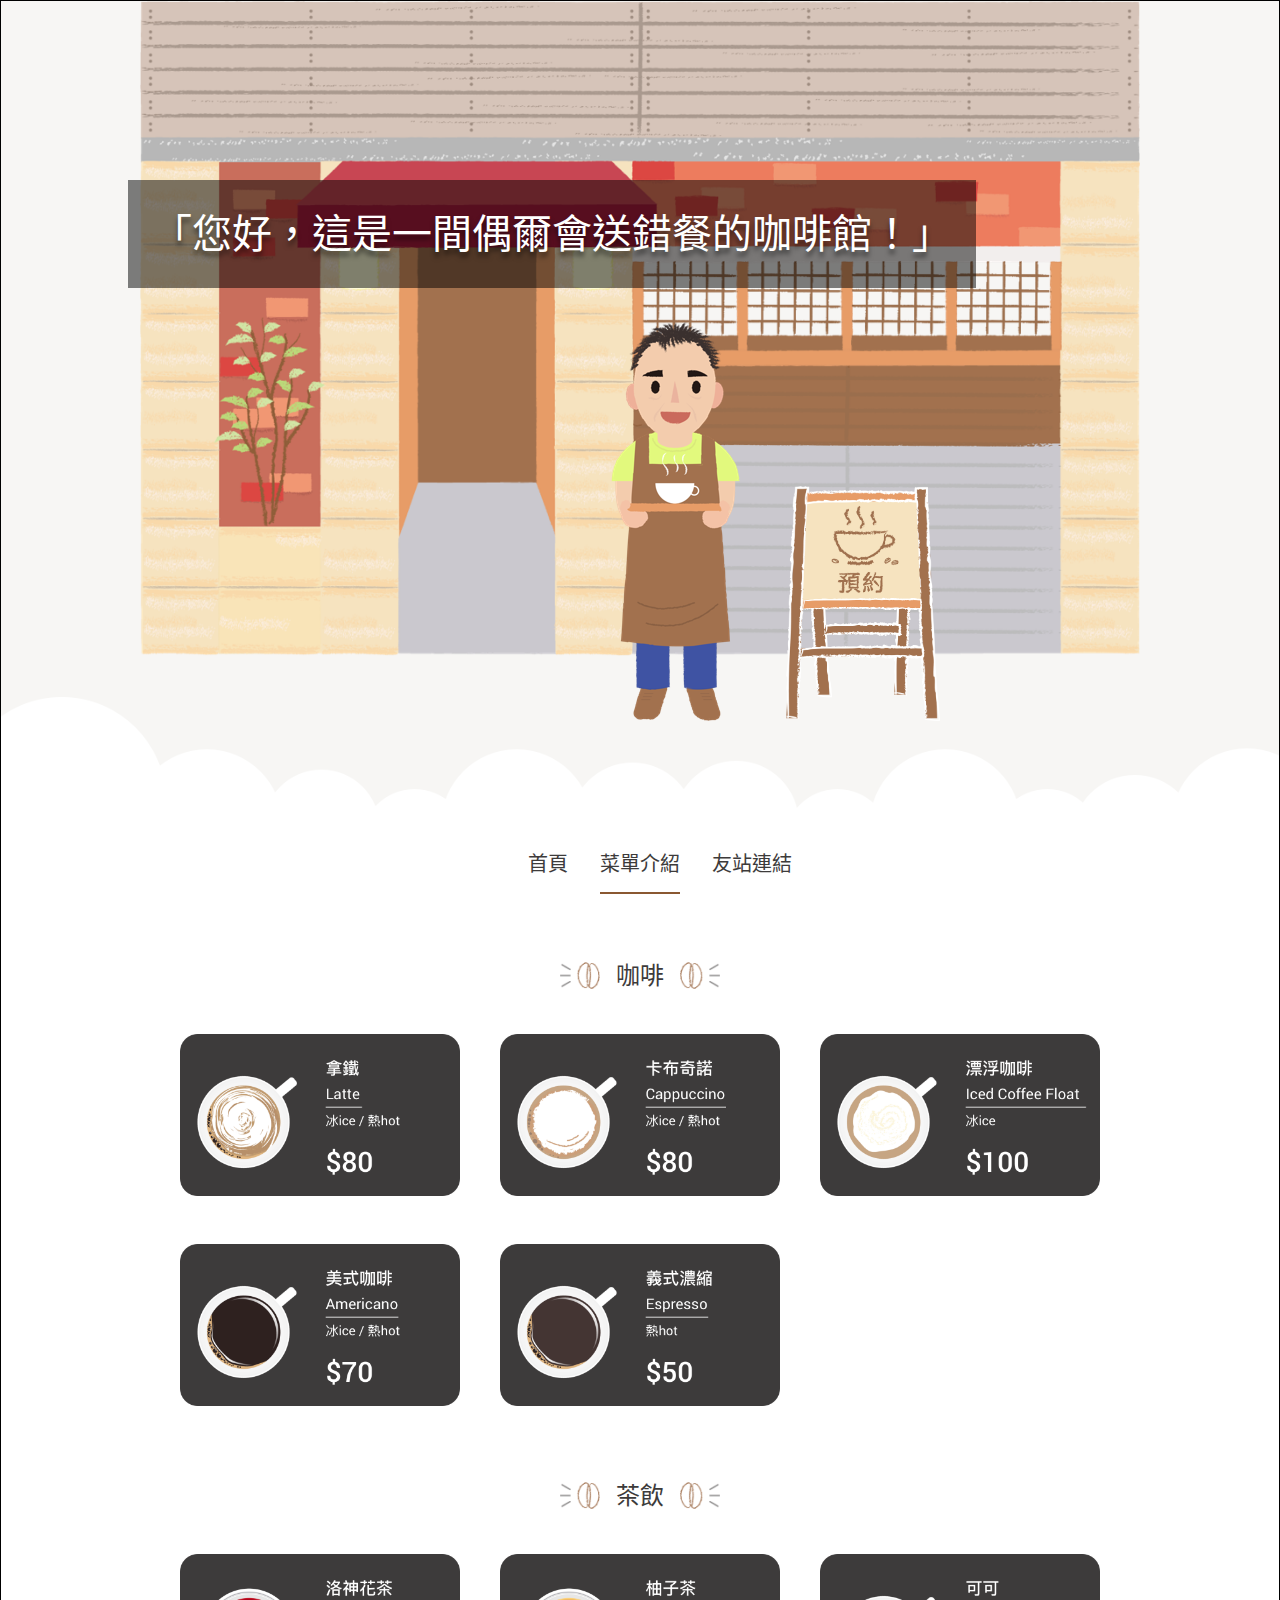
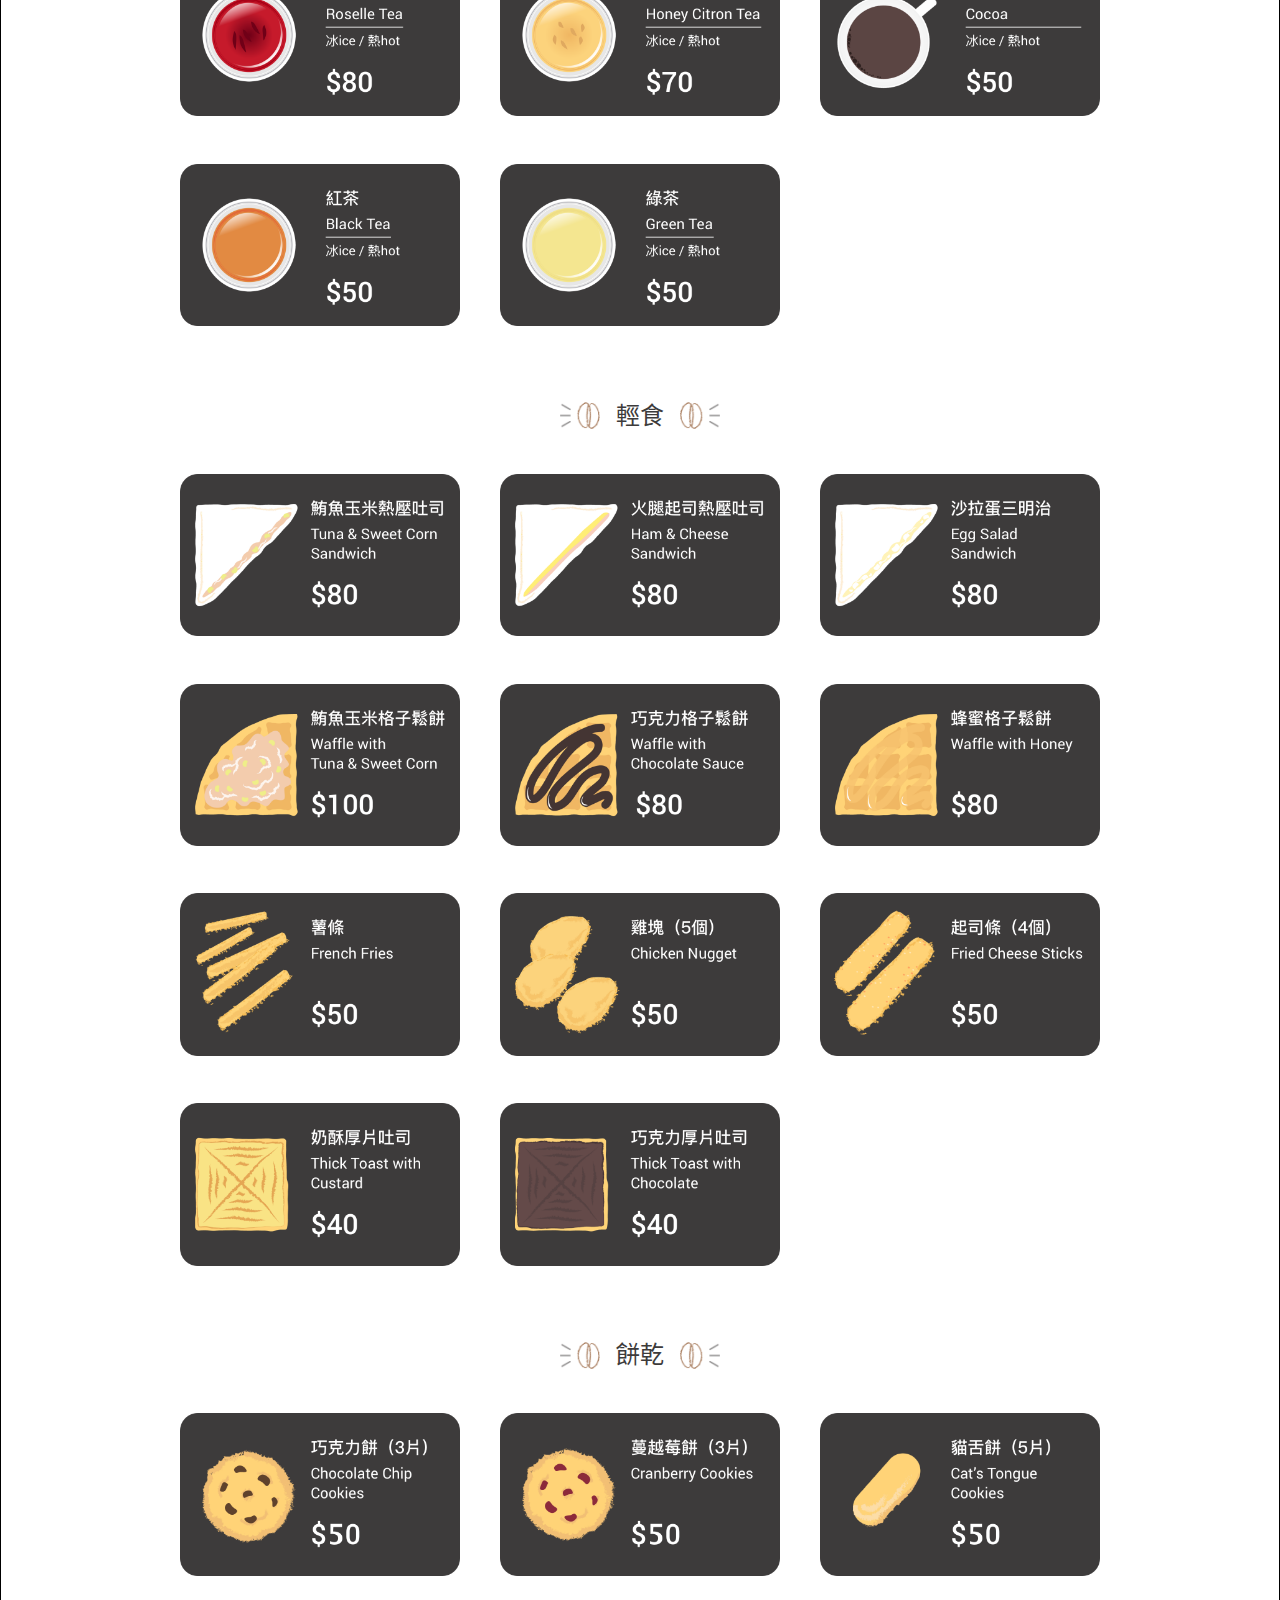
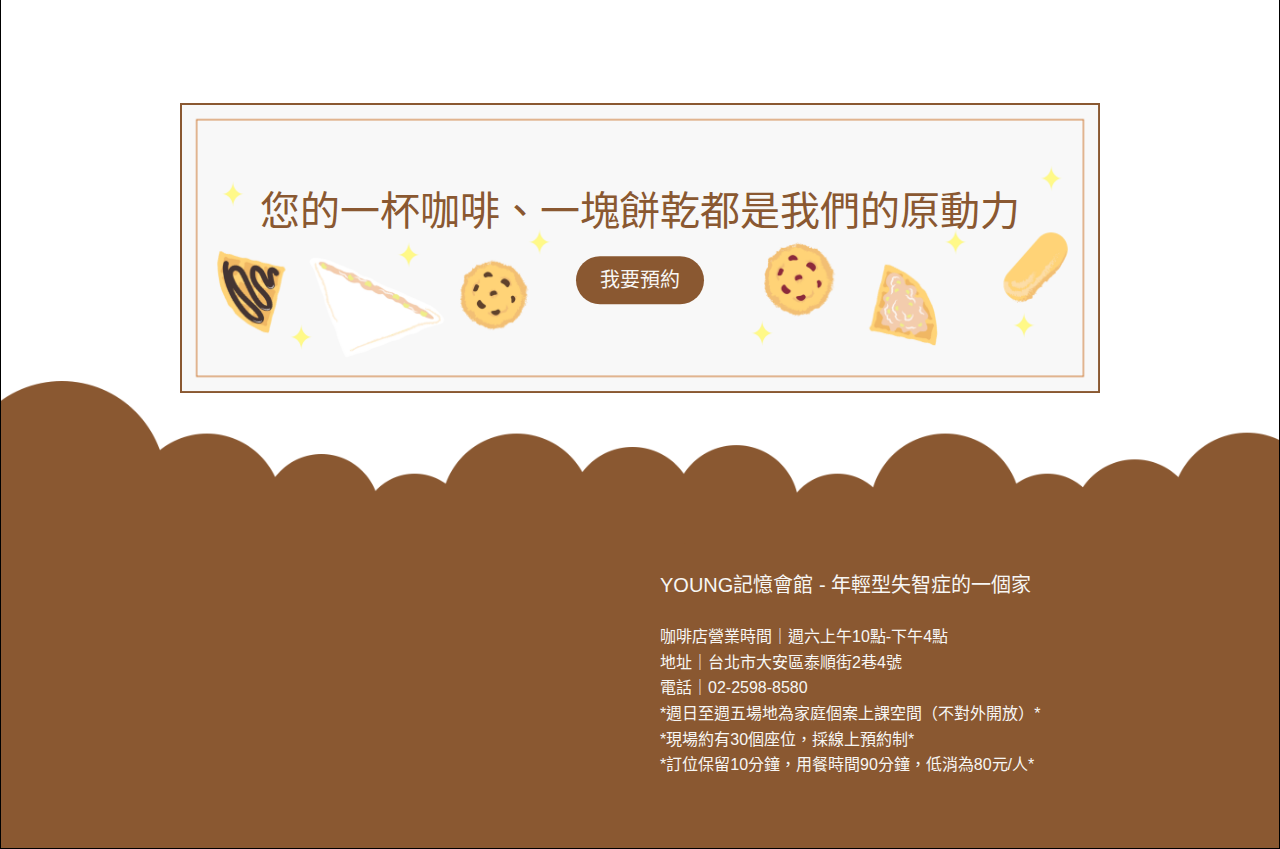
==== menu.html @ fb441cea "upload" ====
<!DOCTYPE html>
<html lang="zh-TW">
<head>
	<meta charset="UTF-8">
	<meta name="viewport" content="width=device-width,initial-scale=1.0">
	<title>Document</title>
	<link rel="stylesheet" type="text/css" href="css/reset.css">
	<link rel="stylesheet" type="text/css" href="css/bootstrap-grid.css">
	<link rel="stylesheet" type="text/css" href="css/base.css">
	<link rel="stylesheet" type="text/css" href="css/style.css">
	<link rel="stylesheet" type="text/css" href="css/animate.min.css">
	
</head>
<body>
	<div class="wrapper bg-color-secondary">
		<!-- start hero -->
		<div class="hero">
			<div class="hero_img img-fluid">
				<img src="img/房子.png" alt="">
				<div class="hero_mrlin animated fadeIn">
					<img src="img/林大哥.png" alt="">
				</div>
				<div class="reservation animated zoomIn">
					<a href="https://www.surveycake.com/s/KpwPR"><img src="img/reservation@3x.png" alt=""></a>	
				</div>
			</div>	
			<div class="hero_txt animated slideInUp"><h2>「您好，這是一間偶爾會送錯餐的咖啡館！」</h2>
			</div>			
		</div>
		<!-- end hero -->
		
		<!-- start content -->
		<div class="content">
			<div class="decorate">
				<img class="img-fluid" src="img/shape.png" alt="">
			</div>
			<div class="container">			
					<div class="navbar">
						<ul>
							<li><a href="index.html">首頁</a></li>
							<li><a href="menu.html" class="currant">菜單介紹</a></li>
							<li><a href="otherweb.html">友站連結</a></li>
						</ul>						
					</div>
				<div class="menu">
					<div class="row">
						<div class="col-sm-12">
							<div class="content_title">
								<img class="title_icon" src="img/title_left.png" alt=""><h3>咖啡</h3><img class="title_icon" src="img/title_right.png" alt="">
							</div>						
						</div>
						<div class="menu_item col-6 col-sm-6 col-md-4">
							<img src="img/coffee1@3x.png" alt="">
						</div>
						<div class="menu_item col-6 col-sm-6 col-md-4">
							<img src="img/coffee2@3x.png" alt="">
						</div>
						<div class="menu_item col-6 col-sm-6 col-md-4">
							<img src="img/coffee3@3x.png" alt="">
						</div>
						<div class="menu_item col-6 col-sm-6 col-md-4">
							<img src="img/coffee4@3x.png" alt="">
						</div>
						<div class="menu_item col-6 col-sm-6 col-md-4">
							<img src="img/coffee5@3x.png" alt="">
						</div>
					</div>
					<div class="row">
						<div class="col-sm-12">
							<div class="content_title">
								<img class="title_icon" src="img/title_left.png" alt=""><h3>茶飲</h3><img class="title_icon" src="img/title_right.png" alt="">
							</div>						
						</div>
						<div class="menu_item col-6 col-sm-6 col-md-4">
							<img src="img/tea1@3x.png" alt="">
						</div>
						<div class="menu_item col-6 col-sm-6 col-md-4">
							<img src="img/tea2@3x.png" alt="">
						</div>
						<div class="menu_item col-6 col-sm-6 col-md-4">
							<img src="img/tea3@3x.png" alt="">
						</div>
						<div class="menu_item col-6 col-sm-6 col-md-4">
							<img src="img/tea4@3x.png" alt="">
						</div>
						<div class="menu_item col-6 col-sm-6 col-md-4">
							<img src="img/tea5@3x.png" alt="">
						</div>
					</div>
					<div class="row">
						<div class="col-sm-12">
							<div class="content_title">
								<img class="title_icon" src="img/title_left.png" alt=""><h3>輕食</h3><img class="title_icon" src="img/title_right.png" alt="">
							</div>						
						</div>
						<div class="menu_item col-6 col-sm-6 col-md-4">
							<img src="img/food1@3x.png" alt="">
						</div>
						<div class="menu_item col-6 col-sm-6 col-md-4">
							<img src="img/food2@3x.png" alt="">
						</div>
						<div class="menu_item col-6 col-sm-6 col-md-4">
							<img src="img/food3@3x.png" alt="">
						</div>
						<div class="menu_item col-6 col-sm-6 col-md-4">
							<img src="img/food4@3x.png" alt="">
						</div>
						<div class="menu_item col-6 col-sm-6 col-md-4">
							<img src="img/food5@3x.png" alt="">
						</div>
						<div class="menu_item col-6 col-sm-6 col-md-4">
							<img src="img/food6@3x.png" alt="">
						</div>
						<div class="menu_item col-6 col-sm-6 col-md-4">
							<img src="img/food7@3x.png" alt="">
						</div>
						<div class="menu_item col-6 col-sm-6 col-md-4">
							<img src="img/food8@3x.png" alt="">
						</div>
						<div class="menu_item col-6 col-sm-6 col-md-4">
							<img src="img/food9@3x.png" alt="">
						</div>
						<div class="menu_item col-6 col-sm-6 col-md-4">
							<img src="img/food10@3x.png" alt="">
						</div>
						<div class="menu_item col-6 col-sm-6 col-md-4">
							<img src="img/food11@3x.png" alt="">
						</div>
					</div>
					<div class="row">
						<div class="col-sm-12">
							<div class="content_title">
								<img class="title_icon" src="img/title_left.png" alt=""><h3>餅乾</h3><img class="title_icon" src="img/title_right.png" alt="">
							</div>						
						</div>
						<div class="menu_item col-6 col-sm-6 col-md-4">
							<img src="img/cookie1@3x.png" alt="">
						</div>
						<div class="menu_item col-6 col-sm-6 col-md-4">
							<img src="img/cookie2@3x.png" alt="">
						</div>
						<div class="menu_item col-6 col-sm-6 col-md-4">
							<img src="img/cookie3@3x.png" alt="">
						</div>
					</div>
				
				</div>					
				<div class="row">
					<div class="banner img-fluid col-sm-12">
						<img src="img/banner@2x.png" alt="">
						<div class="banner_inner">
						<div class="banner_title">您的一杯咖啡、一塊餅乾都是我們的原動力</div>
						<a class="btn" href="#" >我要預約</a>	
					</div>						
				</div>
			</div>
		</div>
		<!-- end content -->
		

		<!-- start footer -->
		<div class="footer bg-color-primary">
			<div class="decorate_footer">
				<img class="img-fluid" src="img/shape2@2x.png" alt="">
			</div>
			<div class="container">
				<div class="row">
					<div class="footer_map col-sm-6">
						<iframe src="https://www.google.com/maps/embed?pb=!1m14!1m8!1m3!1d14460.980390951638!2d121.531212!3d25.025755!3m2!1i1024!2i768!4f13.1!3m3!1m2!1s0x0%3A0xea2a8d795a9451a2!2zWW91bmfoqJjmhrbmnIPppKgv5bm06LyV5Z6L5aSx5pm655eHL-WkseaZuuWSluWVoS_lpKflronljYDlkpbllaHlu7M!5e0!3m2!1szh-TW!2stw!4v1571021319425!5m2!1szh-TW!2stw" width="100%" height="300px" frameborder="0" style="border:0;" allowfullscreen=""></iframe>
					</div>
					<div class="footer_info col-sm-6 ">
						<h4 class="color-secondary">YOUNG記憶會館 - 年輕型失智症的一個家</h4>
						<p class="color-secondary">
							咖啡店營業時間｜週六上午10點-下午4點 <br>
							地址｜台北市大安區泰順街2巷4號 <br>
							電話｜02-2598-8580<br>
							*週日至週五場地為家庭個案上課空間（不對外開放）* <br>
							*現場約有30個座位，採線上預約制* <br>
							*訂位保留10分鐘，用餐時間90分鐘，低消為80元/人*
						</p>
					</div>
				</div>
			</div>
		</div>
		<!-- end footer -->
	</div>
	
</body>
</html>
---- css/base.css ----
/*
 * You can say something about your file if you need it!
 */
/*-------------------------*/
/* $Catalog 
---------------------------*/
/** 
 * Catalog
 * Font import
 * Reset
 * Color
 * Typography
 * Icons
 * Utility
**/

/*-------------------------*/
/* $Font import
---------------------------*/
.img-fluid {
  max-width: 100%;
  height: auto;
}


html,body{
  font-family:"Helvetica","Roboto","Arial";
  font-size: 16px;
  line-height: 1.6em;
  color: #3D3B3B;
  font-weight: 300;
}
h1,h2,h3,h4,h5,h6,p{
  margin: 0;
  padding: 0;
}

h1{
  font-family: "Helvetica","Roboto","Arial";
  font-size: 80px;
  line-height: 80px;
  font-weight: 700;   
}
h2{
  font-family: "Roboto","Helvetica","Arial";
  font-size: 40px;
  line-height: 60px;
  font-weight: 600;   
}
h3{
  font-family: "Roboto","Helvetica","Arial";
  font-size: 24px;
  line-height: 36px;
  font-weight: 500; 
}
h4{
  font-family: "Roboto","Helvetica","Arial";
  font-size: 20px;
  line-height: 30px;
  font-weight: 400;  
}

p{
  font-family: "Roboto","Helvetica","Arial";
  font-size: 16px;
  line-height: 1.6em;
  font-weight: 300;
  
}
/*-------------------------*/
/* $Reset
---------------------------*/
/*! normalize.css v8.0.1 | MIT License | github.com/necolas/normalize.css */

/* Document
   ========================================================================== */

/**
 * 1. Correct the line height in all browsers.
 * 2. Prevent adjustments of font size after orientation changes in iOS.
 */

html {
  line-height: 1.15; /* 1 */
  -webkit-text-size-adjust: 100%; /* 2 */
}

/* Sections
   ========================================================================== */

/**
 * Remove the margin in all browsers.
 */

body {
  margin: 0;
}

/**
 * Render the `main` element consistently in IE.
 */

main {
  display: block;
}

/**
 * Correct the font size and margin on `h1` elements within `section` and
 * `article` contexts in Chrome, Firefox, and Safari.
 */

h1 {
  font-size: 2em;
  margin: 0.67em 0;
}

/* Grouping content
   ========================================================================== */

/**
 * 1. Add the correct box sizing in Firefox.
 * 2. Show the overflow in Edge and IE.
 */

hr {
  box-sizing: content-box; /* 1 */
  height: 0; /* 1 */
  overflow: visible; /* 2 */
}

/**
 * 1. Correct the inheritance and scaling of font size in all browsers.
 * 2. Correct the odd `em` font sizing in all browsers.
 */

pre {
  font-family: monospace, monospace; /* 1 */
  font-size: 1em; /* 2 */
}

/* Text-level semantics
   ========================================================================== */

/**
 * Remove the gray background on active links in IE 10.
 */

a {
  background-color: transparent;
}

/**
 * 1. Remove the bottom border in Chrome 57-
 * 2. Add the correct text decoration in Chrome, Edge, IE, Opera, and Safari.
 */

abbr[title] {
  border-bottom: none; /* 1 */
  text-decoration: underline; /* 2 */
  text-decoration: underline dotted; /* 2 */
}

/**
 * Add the correct font weight in Chrome, Edge, and Safari.
 */

b,
strong {
  font-weight: bolder;
}

/**
 * 1. Correct the inheritance and scaling of font size in all browsers.
 * 2. Correct the odd `em` font sizing in all browsers.
 */

code,
kbd,
samp {
  font-family: monospace, monospace; /* 1 */
  font-size: 1em; /* 2 */
}

/**
 * Add the correct font size in all browsers.
 */

small {
  font-size: 80%;
}

/**
 * Prevent `sub` and `sup` elements from affecting the line height in
 * all browsers.
 */

sub,
sup {
  font-size: 75%;
  line-height: 0;
  position: relative;
  vertical-align: baseline;
}

sub {
  bottom: -0.25em;
}

sup {
  top: -0.5em;
}

/* Embedded content
   ========================================================================== */

/**
 * Remove the border on images inside links in IE 10.
 */

img {
  border-style: none;
}

/* Forms
   ========================================================================== */

/**
 * 1. Change the font styles in all browsers.
 * 2. Remove the margin in Firefox and Safari.
 */

button,
input,
optgroup,
select,
textarea {
  font-family: inherit; /* 1 */
  font-size: 100%; /* 1 */
  line-height: 1.15; /* 1 */
  margin: 0; /* 2 */
}

/**
 * Show the overflow in IE.
 * 1. Show the overflow in Edge.
 */

button,
input { /* 1 */
  overflow: visible;
}

/**
 * Remove the inheritance of text transform in Edge, Firefox, and IE.
 * 1. Remove the inheritance of text transform in Firefox.
 */

button,
select { /* 1 */
  text-transform: none;
}

/**
 * Correct the inability to style clickable types in iOS and Safari.
 */

button,
[type="button"],
[type="reset"],
[type="submit"] {
  -webkit-appearance: button;
}

/**
 * Remove the inner border and padding in Firefox.
 */

button::-moz-focus-inner,
[type="button"]::-moz-focus-inner,
[type="reset"]::-moz-focus-inner,
[type="submit"]::-moz-focus-inner {
  border-style: none;
  padding: 0;
}

/**
 * Restore the focus styles unset by the previous rule.
 */

button:-moz-focusring,
[type="button"]:-moz-focusring,
[type="reset"]:-moz-focusring,
[type="submit"]:-moz-focusring {
  outline: 1px dotted ButtonText;
}

/**
 * Correct the padding in Firefox.
 */

fieldset {
  padding: 0.35em 0.75em 0.625em;
}

/**
 * 1. Correct the text wrapping in Edge and IE.
 * 2. Correct the color inheritance from `fieldset` elements in IE.
 * 3. Remove the padding so developers are not caught out when they zero out
 *    `fieldset` elements in all browsers.
 */

legend {
  box-sizing: border-box; /* 1 */
  color: inherit; /* 2 */
  display: table; /* 1 */
  max-width: 100%; /* 1 */
  padding: 0; /* 3 */
  white-space: normal; /* 1 */
}

/**
 * Add the correct vertical alignment in Chrome, Firefox, and Opera.
 */

progress {
  vertical-align: baseline;
}

/**
 * Remove the default vertical scrollbar in IE 10+.
 */

textarea {
  overflow: auto;
}

/**
 * 1. Add the correct box sizing in IE 10.
 * 2. Remove the padding in IE 10.
 */

[type="checkbox"],
[type="radio"] {
  box-sizing: border-box; /* 1 */
  padding: 0; /* 2 */
}

/**
 * Correct the cursor style of increment and decrement buttons in Chrome.
 */

[type="number"]::-webkit-inner-spin-button,
[type="number"]::-webkit-outer-spin-button {
  height: auto;
}

/**
 * 1. Correct the odd appearance in Chrome and Safari.
 * 2. Correct the outline style in Safari.
 */

[type="search"] {
  -webkit-appearance: textfield; /* 1 */
  outline-offset: -2px; /* 2 */
}

/**
 * Remove the inner padding in Chrome and Safari on macOS.
 */

[type="search"]::-webkit-search-decoration {
  -webkit-appearance: none;
}

/**
 * 1. Correct the inability to style clickable types in iOS and Safari.
 * 2. Change font properties to `inherit` in Safari.
 */

::-webkit-file-upload-button {
  -webkit-appearance: button; /* 1 */
  font: inherit; /* 2 */
}

/* Interactive
   ========================================================================== */

/*
 * Add the correct display in Edge, IE 10+, and Firefox.
 */

details {
  display: block;
}

/*
 * Add the correct display in all browsers.
 */

summary {
  display: list-item;
}

/* Misc
   ========================================================================== */

/**
 * Add the correct display in IE 10+.
 */

template {
  display: none;
}

/**
 * Add the correct display in IE 10.
 */

[hidden] {
  display: none;
}
/*-------------------------*/
/* $Color
---------------------------*/
.color-primary{color: #8A5831;}
.color-secondary{color: #F7F6F4;}
.color-black{color: #3D3B3B;}


.bg-color-primary{background-color: #8A5831;}
.bg-color-secondary{background-color: #F7F6F4;}
.bg-color-black{background-color: #3D3B3B;}

/*-------------------------*/
/* $Typography
---------------------------*/



/*-------------------------*/
/* $Icons
---------------------------*/


/*!
 * Font Awesome Free 5.10.2 by @fontawesome - https://fontawesome.com
 * License - https://fontawesome.com/license/free (Icons: CC BY 4.0, Fonts: SIL OFL 1.1, Code: MIT License)
 */
.fa,
.fas,
.far,
.fal,
.fad,
.fab {
  -moz-osx-font-smoothing: grayscale;
  -webkit-font-smoothing: antialiased;
  display: inline-block;
  font-style: normal;
  font-variant: normal;
  text-rendering: auto;
  line-height: 1; }

.fa-lg {
  font-size: 1.33333em;
  line-height: 0.75em;
  vertical-align: -.0667em; }

.fa-xs {
  font-size: .75em; }

.fa-sm {
  font-size: .875em; }

.fa-1x {
  font-size: 1em; }

.fa-2x {
  font-size: 2em; }

.fa-3x {
  font-size: 3em; }

.fa-4x {
  font-size: 4em; }

.fa-5x {
  font-size: 5em; }

.fa-6x {
  font-size: 6em; }

.fa-7x {
  font-size: 7em; }

.fa-8x {
  font-size: 8em; }

.fa-9x {
  font-size: 9em; }

.fa-10x {
  font-size: 10em; }

.fa-fw {
  text-align: center;
  width: 1.25em; }

.fa-ul {
  list-style-type: none;
  margin-left: 2.5em;
  padding-left: 0; }
  .fa-ul > li {
    position: relative; }

.fa-li {
  left: -2em;
  position: absolute;
  text-align: center;
  width: 2em;
  line-height: inherit; }

.fa-border {
  border: solid 0.08em #eee;
  border-radius: .1em;
  padding: .2em .25em .15em; }

.fa-pull-left {
  float: left; }

.fa-pull-right {
  float: right; }

.fa.fa-pull-left,
.fas.fa-pull-left,
.far.fa-pull-left,
.fal.fa-pull-left,
.fab.fa-pull-left {
  margin-right: .3em; }

.fa.fa-pull-right,
.fas.fa-pull-right,
.far.fa-pull-right,
.fal.fa-pull-right,
.fab.fa-pull-right {
  margin-left: .3em; }

.fa-spin {
  -webkit-animation: fa-spin 2s infinite linear;
          animation: fa-spin 2s infinite linear; }

.fa-pulse {
  -webkit-animation: fa-spin 1s infinite steps(8);
          animation: fa-spin 1s infinite steps(8); }

@-webkit-keyframes fa-spin {
  0% {
    -webkit-transform: rotate(0deg);
            transform: rotate(0deg); }
  100% {
    -webkit-transform: rotate(360deg);
            transform: rotate(360deg); } }

@keyframes fa-spin {
  0% {
    -webkit-transform: rotate(0deg);
            transform: rotate(0deg); }
  100% {
    -webkit-transform: rotate(360deg);
            transform: rotate(360deg); } }

.fa-rotate-90 {
  -ms-filter: "progid:DXImageTransform.Microsoft.BasicImage(rotation=1)";
  -webkit-transform: rotate(90deg);
          transform: rotate(90deg); }

.fa-rotate-180 {
  -ms-filter: "progid:DXImageTransform.Microsoft.BasicImage(rotation=2)";
  -webkit-transform: rotate(180deg);
          transform: rotate(180deg); }

.fa-rotate-270 {
  -ms-filter: "progid:DXImageTransform.Microsoft.BasicImage(rotation=3)";
  -webkit-transform: rotate(270deg);
          transform: rotate(270deg); }

.fa-flip-horizontal {
  -ms-filter: "progid:DXImageTransform.Microsoft.BasicImage(rotation=0, mirror=1)";
  -webkit-transform: scale(-1, 1);
          transform: scale(-1, 1); }

.fa-flip-vertical {
  -ms-filter: "progid:DXImageTransform.Microsoft.BasicImage(rotation=2, mirror=1)";
  -webkit-transform: scale(1, -1);
          transform: scale(1, -1); }

.fa-flip-both, .fa-flip-horizontal.fa-flip-vertical {
  -ms-filter: "progid:DXImageTransform.Microsoft.BasicImage(rotation=2, mirror=1)";
  -webkit-transform: scale(-1, -1);
          transform: scale(-1, -1); }

:root .fa-rotate-90,
:root .fa-rotate-180,
:root .fa-rotate-270,
:root .fa-flip-horizontal,
:root .fa-flip-vertical,
:root .fa-flip-both {
  -webkit-filter: none;
          filter: none; }

.fa-stack {
  display: inline-block;
  height: 2em;
  line-height: 2em;
  position: relative;
  vertical-align: middle;
  width: 2.5em; }

.fa-stack-1x,
.fa-stack-2x {
  left: 0;
  position: absolute;
  text-align: center;
  width: 100%; }

.fa-stack-1x {
  line-height: inherit; }

.fa-stack-2x {
  font-size: 2em; }

.fa-inverse {
  color: #fff; }

/* Font Awesome uses the Unicode Private Use Area (PUA) to ensure screen
readers do not read off random characters that represent icons */
.fa-500px:before {
  content: "\f26e"; }

.fa-accessible-icon:before {
  content: "\f368"; }

.fa-accusoft:before {
  content: "\f369"; }

.fa-acquisitions-incorporated:before {
  content: "\f6af"; }

.fa-ad:before {
  content: "\f641"; }

.fa-address-book:before {
  content: "\f2b9"; }

.fa-address-card:before {
  content: "\f2bb"; }

.fa-adjust:before {
  content: "\f042"; }

.fa-adn:before {
  content: "\f170"; }

.fa-adobe:before {
  content: "\f778"; }

.fa-adversal:before {
  content: "\f36a"; }

.fa-affiliatetheme:before {
  content: "\f36b"; }

.fa-air-freshener:before {
  content: "\f5d0"; }

.fa-airbnb:before {
  content: "\f834"; }

.fa-algolia:before {
  content: "\f36c"; }

.fa-align-center:before {
  content: "\f037"; }

.fa-align-justify:before {
  content: "\f039"; }

.fa-align-left:before {
  content: "\f036"; }

.fa-align-right:before {
  content: "\f038"; }

.fa-alipay:before {
  content: "\f642"; }

.fa-allergies:before {
  content: "\f461"; }

.fa-amazon:before {
  content: "\f270"; }

.fa-amazon-pay:before {
  content: "\f42c"; }

.fa-ambulance:before {
  content: "\f0f9"; }

.fa-american-sign-language-interpreting:before {
  content: "\f2a3"; }

.fa-amilia:before {
  content: "\f36d"; }

.fa-anchor:before {
  content: "\f13d"; }

.fa-android:before {
  content: "\f17b"; }

.fa-angellist:before {
  content: "\f209"; }

.fa-angle-double-down:before {
  content: "\f103"; }

.fa-angle-double-left:before {
  content: "\f100"; }

.fa-angle-double-right:before {
  content: "\f101"; }

.fa-angle-double-up:before {
  content: "\f102"; }

.fa-angle-down:before {
  content: "\f107"; }

.fa-angle-left:before {
  content: "\f104"; }

.fa-angle-right:before {
  content: "\f105"; }

.fa-angle-up:before {
  content: "\f106"; }

.fa-angry:before {
  content: "\f556"; }

.fa-angrycreative:before {
  content: "\f36e"; }

.fa-angular:before {
  content: "\f420"; }

.fa-ankh:before {
  content: "\f644"; }

.fa-app-store:before {
  content: "\f36f"; }

.fa-app-store-ios:before {
  content: "\f370"; }

.fa-apper:before {
  content: "\f371"; }

.fa-apple:before {
  content: "\f179"; }

.fa-apple-alt:before {
  content: "\f5d1"; }

.fa-apple-pay:before {
  content: "\f415"; }

.fa-archive:before {
  content: "\f187"; }

.fa-archway:before {
  content: "\f557"; }

.fa-arrow-alt-circle-down:before {
  content: "\f358"; }

.fa-arrow-alt-circle-left:before {
  content: "\f359"; }

.fa-arrow-alt-circle-right:before {
  content: "\f35a"; }

.fa-arrow-alt-circle-up:before {
  content: "\f35b"; }

.fa-arrow-circle-down:before {
  content: "\f0ab"; }

.fa-arrow-circle-left:before {
  content: "\f0a8"; }

.fa-arrow-circle-right:before {
  content: "\f0a9"; }

.fa-arrow-circle-up:before {
  content: "\f0aa"; }

.fa-arrow-down:before {
  content: "\f063"; }

.fa-arrow-left:before {
  content: "\f060"; }

.fa-arrow-right:before {
  content: "\f061"; }

.fa-arrow-up:before {
  content: "\f062"; }

.fa-arrows-alt:before {
  content: "\f0b2"; }

.fa-arrows-alt-h:before {
  content: "\f337"; }

.fa-arrows-alt-v:before {
  content: "\f338"; }

.fa-artstation:before {
  content: "\f77a"; }

.fa-assistive-listening-systems:before {
  content: "\f2a2"; }

.fa-asterisk:before {
  content: "\f069"; }

.fa-asymmetrik:before {
  content: "\f372"; }

.fa-at:before {
  content: "\f1fa"; }

.fa-atlas:before {
  content: "\f558"; }

.fa-atlassian:before {
  content: "\f77b"; }

.fa-atom:before {
  content: "\f5d2"; }

.fa-audible:before {
  content: "\f373"; }

.fa-audio-description:before {
  content: "\f29e"; }

.fa-autoprefixer:before {
  content: "\f41c"; }

.fa-avianex:before {
  content: "\f374"; }

.fa-aviato:before {
  content: "\f421"; }

.fa-award:before {
  content: "\f559"; }

.fa-aws:before {
  content: "\f375"; }

.fa-baby:before {
  content: "\f77c"; }

.fa-baby-carriage:before {
  content: "\f77d"; }

.fa-backspace:before {
  content: "\f55a"; }

.fa-backward:before {
  content: "\f04a"; }

.fa-bacon:before {
  content: "\f7e5"; }

.fa-balance-scale:before {
  content: "\f24e"; }

.fa-balance-scale-left:before {
  content: "\f515"; }

.fa-balance-scale-right:before {
  content: "\f516"; }

.fa-ban:before {
  content: "\f05e"; }

.fa-band-aid:before {
  content: "\f462"; }

.fa-bandcamp:before {
  content: "\f2d5"; }

.fa-barcode:before {
  content: "\f02a"; }

.fa-bars:before {
  content: "\f0c9"; }

.fa-baseball-ball:before {
  content: "\f433"; }

.fa-basketball-ball:before {
  content: "\f434"; }

.fa-bath:before {
  content: "\f2cd"; }

.fa-battery-empty:before {
  content: "\f244"; }

.fa-battery-full:before {
  content: "\f240"; }

.fa-battery-half:before {
  content: "\f242"; }

.fa-battery-quarter:before {
  content: "\f243"; }

.fa-battery-three-quarters:before {
  content: "\f241"; }

.fa-battle-net:before {
  content: "\f835"; }

.fa-bed:before {
  content: "\f236"; }

.fa-beer:before {
  content: "\f0fc"; }

.fa-behance:before {
  content: "\f1b4"; }

.fa-behance-square:before {
  content: "\f1b5"; }

.fa-bell:before {
  content: "\f0f3"; }

.fa-bell-slash:before {
  content: "\f1f6"; }

.fa-bezier-curve:before {
  content: "\f55b"; }

.fa-bible:before {
  content: "\f647"; }

.fa-bicycle:before {
  content: "\f206"; }

.fa-biking:before {
  content: "\f84a"; }

.fa-bimobject:before {
  content: "\f378"; }

.fa-binoculars:before {
  content: "\f1e5"; }

.fa-biohazard:before {
  content: "\f780"; }

.fa-birthday-cake:before {
  content: "\f1fd"; }

.fa-bitbucket:before {
  content: "\f171"; }

.fa-bitcoin:before {
  content: "\f379"; }

.fa-bity:before {
  content: "\f37a"; }

.fa-black-tie:before {
  content: "\f27e"; }

.fa-blackberry:before {
  content: "\f37b"; }

.fa-blender:before {
  content: "\f517"; }

.fa-blender-phone:before {
  content: "\f6b6"; }

.fa-blind:before {
  content: "\f29d"; }

.fa-blog:before {
  content: "\f781"; }

.fa-blogger:before {
  content: "\f37c"; }

.fa-blogger-b:before {
  content: "\f37d"; }

.fa-bluetooth:before {
  content: "\f293"; }

.fa-bluetooth-b:before {
  content: "\f294"; }

.fa-bold:before {
  content: "\f032"; }

.fa-bolt:before {
  content: "\f0e7"; }

.fa-bomb:before {
  content: "\f1e2"; }

.fa-bone:before {
  content: "\f5d7"; }

.fa-bong:before {
  content: "\f55c"; }

.fa-book:before {
  content: "\f02d"; }

.fa-book-dead:before {
  content: "\f6b7"; }

.fa-book-medical:before {
  content: "\f7e6"; }

.fa-book-open:before {
  content: "\f518"; }

.fa-book-reader:before {
  content: "\f5da"; }

.fa-bookmark:before {
  content: "\f02e"; }

.fa-bootstrap:before {
  content: "\f836"; }

.fa-border-all:before {
  content: "\f84c"; }

.fa-border-none:before {
  content: "\f850"; }

.fa-border-style:before {
  content: "\f853"; }

.fa-bowling-ball:before {
  content: "\f436"; }

.fa-box:before {
  content: "\f466"; }

.fa-box-open:before {
  content: "\f49e"; }

.fa-boxes:before {
  content: "\f468"; }

.fa-braille:before {
  content: "\f2a1"; }

.fa-brain:before {
  content: "\f5dc"; }

.fa-bread-slice:before {
  content: "\f7ec"; }

.fa-briefcase:before {
  content: "\f0b1"; }

.fa-briefcase-medical:before {
  content: "\f469"; }

.fa-broadcast-tower:before {
  content: "\f519"; }

.fa-broom:before {
  content: "\f51a"; }

.fa-brush:before {
  content: "\f55d"; }

.fa-btc:before {
  content: "\f15a"; }

.fa-buffer:before {
  content: "\f837"; }

.fa-bug:before {
  content: "\f188"; }

.fa-building:before {
  content: "\f1ad"; }

.fa-bullhorn:before {
  content: "\f0a1"; }

.fa-bullseye:before {
  content: "\f140"; }

.fa-burn:before {
  content: "\f46a"; }

.fa-buromobelexperte:before {
  content: "\f37f"; }

.fa-bus:before {
  content: "\f207"; }

.fa-bus-alt:before {
  content: "\f55e"; }

.fa-business-time:before {
  content: "\f64a"; }

.fa-buysellads:before {
  content: "\f20d"; }

.fa-calculator:before {
  content: "\f1ec"; }

.fa-calendar:before {
  content: "\f133"; }

.fa-calendar-alt:before {
  content: "\f073"; }

.fa-calendar-check:before {
  content: "\f274"; }

.fa-calendar-day:before {
  content: "\f783"; }

.fa-calendar-minus:before {
  content: "\f272"; }

.fa-calendar-plus:before {
  content: "\f271"; }

.fa-calendar-times:before {
  content: "\f273"; }

.fa-calendar-week:before {
  content: "\f784"; }

.fa-camera:before {
  content: "\f030"; }

.fa-camera-retro:before {
  content: "\f083"; }

.fa-campground:before {
  content: "\f6bb"; }

.fa-canadian-maple-leaf:before {
  content: "\f785"; }

.fa-candy-cane:before {
  content: "\f786"; }

.fa-cannabis:before {
  content: "\f55f"; }

.fa-capsules:before {
  content: "\f46b"; }

.fa-car:before {
  content: "\f1b9"; }

.fa-car-alt:before {
  content: "\f5de"; }

.fa-car-battery:before {
  content: "\f5df"; }

.fa-car-crash:before {
  content: "\f5e1"; }

.fa-car-side:before {
  content: "\f5e4"; }

.fa-caret-down:before {
  content: "\f0d7"; }

.fa-caret-left:before {
  content: "\f0d9"; }

.fa-caret-right:before {
  content: "\f0da"; }

.fa-caret-square-down:before {
  content: "\f150"; }

.fa-caret-square-left:before {
  content: "\f191"; }

.fa-caret-square-right:before {
  content: "\f152"; }

.fa-caret-square-up:before {
  content: "\f151"; }

.fa-caret-up:before {
  content: "\f0d8"; }

.fa-carrot:before {
  content: "\f787"; }

.fa-cart-arrow-down:before {
  content: "\f218"; }

.fa-cart-plus:before {
  content: "\f217"; }

.fa-cash-register:before {
  content: "\f788"; }

.fa-cat:before {
  content: "\f6be"; }

.fa-cc-amazon-pay:before {
  content: "\f42d"; }

.fa-cc-amex:before {
  content: "\f1f3"; }

.fa-cc-apple-pay:before {
  content: "\f416"; }

.fa-cc-diners-club:before {
  content: "\f24c"; }

.fa-cc-discover:before {
  content: "\f1f2"; }

.fa-cc-jcb:before {
  content: "\f24b"; }

.fa-cc-mastercard:before {
  content: "\f1f1"; }

.fa-cc-paypal:before {
  content: "\f1f4"; }

.fa-cc-stripe:before {
  content: "\f1f5"; }

.fa-cc-visa:before {
  content: "\f1f0"; }

.fa-centercode:before {
  content: "\f380"; }

.fa-centos:before {
  content: "\f789"; }

.fa-certificate:before {
  content: "\f0a3"; }

.fa-chair:before {
  content: "\f6c0"; }

.fa-chalkboard:before {
  content: "\f51b"; }

.fa-chalkboard-teacher:before {
  content: "\f51c"; }

.fa-charging-station:before {
  content: "\f5e7"; }

.fa-chart-area:before {
  content: "\f1fe"; }

.fa-chart-bar:before {
  content: "\f080"; }

.fa-chart-line:before {
  content: "\f201"; }

.fa-chart-pie:before {
  content: "\f200"; }

.fa-check:before {
  content: "\f00c"; }

.fa-check-circle:before {
  content: "\f058"; }

.fa-check-double:before {
  content: "\f560"; }

.fa-check-square:before {
  content: "\f14a"; }

.fa-cheese:before {
  content: "\f7ef"; }

.fa-chess:before {
  content: "\f439"; }

.fa-chess-bishop:before {
  content: "\f43a"; }

.fa-chess-board:before {
  content: "\f43c"; }

.fa-chess-king:before {
  content: "\f43f"; }

.fa-chess-knight:before {
  content: "\f441"; }

.fa-chess-pawn:before {
  content: "\f443"; }

.fa-chess-queen:before {
  content: "\f445"; }

.fa-chess-rook:before {
  content: "\f447"; }

.fa-chevron-circle-down:before {
  content: "\f13a"; }

.fa-chevron-circle-left:before {
  content: "\f137"; }

.fa-chevron-circle-right:before {
  content: "\f138"; }

.fa-chevron-circle-up:before {
  content: "\f139"; }

.fa-chevron-down:before {
  content: "\f078"; }

.fa-chevron-left:before {
  content: "\f053"; }

.fa-chevron-right:before {
  content: "\f054"; }

.fa-chevron-up:before {
  content: "\f077"; }

.fa-child:before {
  content: "\f1ae"; }

.fa-chrome:before {
  content: "\f268"; }

.fa-chromecast:before {
  content: "\f838"; }

.fa-church:before {
  content: "\f51d"; }

.fa-circle:before {
  content: "\f111"; }

.fa-circle-notch:before {
  content: "\f1ce"; }

.fa-city:before {
  content: "\f64f"; }

.fa-clinic-medical:before {
  content: "\f7f2"; }

.fa-clipboard:before {
  content: "\f328"; }

.fa-clipboard-check:before {
  content: "\f46c"; }

.fa-clipboard-list:before {
  content: "\f46d"; }

.fa-clock:before {
  content: "\f017"; }

.fa-clone:before {
  content: "\f24d"; }

.fa-closed-captioning:before {
  content: "\f20a"; }

.fa-cloud:before {
  content: "\f0c2"; }

.fa-cloud-download-alt:before {
  content: "\f381"; }

.fa-cloud-meatball:before {
  content: "\f73b"; }

.fa-cloud-moon:before {
  content: "\f6c3"; }

.fa-cloud-moon-rain:before {
  content: "\f73c"; }

.fa-cloud-rain:before {
  content: "\f73d"; }

.fa-cloud-showers-heavy:before {
  content: "\f740"; }

.fa-cloud-sun:before {
  content: "\f6c4"; }

.fa-cloud-sun-rain:before {
  content: "\f743"; }

.fa-cloud-upload-alt:before {
  content: "\f382"; }

.fa-cloudscale:before {
  content: "\f383"; }

.fa-cloudsmith:before {
  content: "\f384"; }

.fa-cloudversify:before {
  content: "\f385"; }

.fa-cocktail:before {
  content: "\f561"; }

.fa-code:before {
  content: "\f121"; }

.fa-code-branch:before {
  content: "\f126"; }

.fa-codepen:before {
  content: "\f1cb"; }

.fa-codiepie:before {
  content: "\f284"; }

.fa-coffee:before {
  content: "\f0f4"; }

.fa-cog:before {
  content: "\f013"; }

.fa-cogs:before {
  content: "\f085"; }

.fa-coins:before {
  content: "\f51e"; }

.fa-columns:before {
  content: "\f0db"; }

.fa-comment:before {
  content: "\f075"; }

.fa-comment-alt:before {
  content: "\f27a"; }

.fa-comment-dollar:before {
  content: "\f651"; }

.fa-comment-dots:before {
  content: "\f4ad"; }

.fa-comment-medical:before {
  content: "\f7f5"; }

.fa-comment-slash:before {
  content: "\f4b3"; }

.fa-comments:before {
  content: "\f086"; }

.fa-comments-dollar:before {
  content: "\f653"; }

.fa-compact-disc:before {
  content: "\f51f"; }

.fa-compass:before {
  content: "\f14e"; }

.fa-compress:before {
  content: "\f066"; }

.fa-compress-arrows-alt:before {
  content: "\f78c"; }

.fa-concierge-bell:before {
  content: "\f562"; }

.fa-confluence:before {
  content: "\f78d"; }

.fa-connectdevelop:before {
  content: "\f20e"; }

.fa-contao:before {
  content: "\f26d"; }

.fa-cookie:before {
  content: "\f563"; }

.fa-cookie-bite:before {
  content: "\f564"; }

.fa-copy:before {
  content: "\f0c5"; }

.fa-copyright:before {
  content: "\f1f9"; }

.fa-cotton-bureau:before {
  content: "\f89e"; }

.fa-couch:before {
  content: "\f4b8"; }

.fa-cpanel:before {
  content: "\f388"; }

.fa-creative-commons:before {
  content: "\f25e"; }

.fa-creative-commons-by:before {
  content: "\f4e7"; }

.fa-creative-commons-nc:before {
  content: "\f4e8"; }

.fa-creative-commons-nc-eu:before {
  content: "\f4e9"; }

.fa-creative-commons-nc-jp:before {
  content: "\f4ea"; }

.fa-creative-commons-nd:before {
  content: "\f4eb"; }

.fa-creative-commons-pd:before {
  content: "\f4ec"; }

.fa-creative-commons-pd-alt:before {
  content: "\f4ed"; }

.fa-creative-commons-remix:before {
  content: "\f4ee"; }

.fa-creative-commons-sa:before {
  content: "\f4ef"; }

.fa-creative-commons-sampling:before {
  content: "\f4f0"; }

.fa-creative-commons-sampling-plus:before {
  content: "\f4f1"; }

.fa-creative-commons-share:before {
  content: "\f4f2"; }

.fa-creative-commons-zero:before {
  content: "\f4f3"; }

.fa-credit-card:before {
  content: "\f09d"; }

.fa-critical-role:before {
  content: "\f6c9"; }

.fa-crop:before {
  content: "\f125"; }

.fa-crop-alt:before {
  content: "\f565"; }

.fa-cross:before {
  content: "\f654"; }

.fa-crosshairs:before {
  content: "\f05b"; }

.fa-crow:before {
  content: "\f520"; }

.fa-crown:before {
  content: "\f521"; }

.fa-crutch:before {
  content: "\f7f7"; }

.fa-css3:before {
  content: "\f13c"; }

.fa-css3-alt:before {
  content: "\f38b"; }

.fa-cube:before {
  content: "\f1b2"; }

.fa-cubes:before {
  content: "\f1b3"; }

.fa-cut:before {
  content: "\f0c4"; }

.fa-cuttlefish:before {
  content: "\f38c"; }

.fa-d-and-d:before {
  content: "\f38d"; }

.fa-d-and-d-beyond:before {
  content: "\f6ca"; }

.fa-dashcube:before {
  content: "\f210"; }

.fa-database:before {
  content: "\f1c0"; }

.fa-deaf:before {
  content: "\f2a4"; }

.fa-delicious:before {
  content: "\f1a5"; }

.fa-democrat:before {
  content: "\f747"; }

.fa-deploydog:before {
  content: "\f38e"; }

.fa-deskpro:before {
  content: "\f38f"; }

.fa-desktop:before {
  content: "\f108"; }

.fa-dev:before {
  content: "\f6cc"; }

.fa-deviantart:before {
  content: "\f1bd"; }

.fa-dharmachakra:before {
  content: "\f655"; }

.fa-dhl:before {
  content: "\f790"; }

.fa-diagnoses:before {
  content: "\f470"; }

.fa-diaspora:before {
  content: "\f791"; }

.fa-dice:before {
  content: "\f522"; }

.fa-dice-d20:before {
  content: "\f6cf"; }

.fa-dice-d6:before {
  content: "\f6d1"; }

.fa-dice-five:before {
  content: "\f523"; }

.fa-dice-four:before {
  content: "\f524"; }

.fa-dice-one:before {
  content: "\f525"; }

.fa-dice-six:before {
  content: "\f526"; }

.fa-dice-three:before {
  content: "\f527"; }

.fa-dice-two:before {
  content: "\f528"; }

.fa-digg:before {
  content: "\f1a6"; }

.fa-digital-ocean:before {
  content: "\f391"; }

.fa-digital-tachograph:before {
  content: "\f566"; }

.fa-directions:before {
  content: "\f5eb"; }

.fa-discord:before {
  content: "\f392"; }

.fa-discourse:before {
  content: "\f393"; }

.fa-divide:before {
  content: "\f529"; }

.fa-dizzy:before {
  content: "\f567"; }

.fa-dna:before {
  content: "\f471"; }

.fa-dochub:before {
  content: "\f394"; }

.fa-docker:before {
  content: "\f395"; }

.fa-dog:before {
  content: "\f6d3"; }

.fa-dollar-sign:before {
  content: "\f155"; }

.fa-dolly:before {
  content: "\f472"; }

.fa-dolly-flatbed:before {
  content: "\f474"; }

.fa-donate:before {
  content: "\f4b9"; }

.fa-door-closed:before {
  content: "\f52a"; }

.fa-door-open:before {
  content: "\f52b"; }

.fa-dot-circle:before {
  content: "\f192"; }

.fa-dove:before {
  content: "\f4ba"; }

.fa-download:before {
  content: "\f019"; }

.fa-draft2digital:before {
  content: "\f396"; }

.fa-drafting-compass:before {
  content: "\f568"; }

.fa-dragon:before {
  content: "\f6d5"; }

.fa-draw-polygon:before {
  content: "\f5ee"; }

.fa-dribbble:before {
  content: "\f17d"; }

.fa-dribbble-square:before {
  content: "\f397"; }

.fa-dropbox:before {
  content: "\f16b"; }

.fa-drum:before {
  content: "\f569"; }

.fa-drum-steelpan:before {
  content: "\f56a"; }

.fa-drumstick-bite:before {
  content: "\f6d7"; }

.fa-drupal:before {
  content: "\f1a9"; }

.fa-dumbbell:before {
  content: "\f44b"; }

.fa-dumpster:before {
  content: "\f793"; }

.fa-dumpster-fire:before {
  content: "\f794"; }

.fa-dungeon:before {
  content: "\f6d9"; }

.fa-dyalog:before {
  content: "\f399"; }

.fa-earlybirds:before {
  content: "\f39a"; }

.fa-ebay:before {
  content: "\f4f4"; }

.fa-edge:before {
  content: "\f282"; }

.fa-edit:before {
  content: "\f044"; }

.fa-egg:before {
  content: "\f7fb"; }

.fa-eject:before {
  content: "\f052"; }

.fa-elementor:before {
  content: "\f430"; }

.fa-ellipsis-h:before {
  content: "\f141"; }

.fa-ellipsis-v:before {
  content: "\f142"; }

.fa-ello:before {
  content: "\f5f1"; }

.fa-ember:before {
  content: "\f423"; }

.fa-empire:before {
  content: "\f1d1"; }

.fa-envelope:before {
  content: "\f0e0"; }

.fa-envelope-open:before {
  content: "\f2b6"; }

.fa-envelope-open-text:before {
  content: "\f658"; }

.fa-envelope-square:before {
  content: "\f199"; }

.fa-envira:before {
  content: "\f299"; }

.fa-equals:before {
  content: "\f52c"; }

.fa-eraser:before {
  content: "\f12d"; }

.fa-erlang:before {
  content: "\f39d"; }

.fa-ethereum:before {
  content: "\f42e"; }

.fa-ethernet:before {
  content: "\f796"; }

.fa-etsy:before {
  content: "\f2d7"; }

.fa-euro-sign:before {
  content: "\f153"; }

.fa-evernote:before {
  content: "\f839"; }

.fa-exchange-alt:before {
  content: "\f362"; }

.fa-exclamation:before {
  content: "\f12a"; }

.fa-exclamation-circle:before {
  content: "\f06a"; }

.fa-exclamation-triangle:before {
  content: "\f071"; }

.fa-expand:before {
  content: "\f065"; }

.fa-expand-arrows-alt:before {
  content: "\f31e"; }

.fa-expeditedssl:before {
  content: "\f23e"; }

.fa-external-link-alt:before {
  content: "\f35d"; }

.fa-external-link-square-alt:before {
  content: "\f360"; }

.fa-eye:before {
  content: "\f06e"; }

.fa-eye-dropper:before {
  content: "\f1fb"; }

.fa-eye-slash:before {
  content: "\f070"; }

.fa-facebook:before {
  content: "\f09a"; }

.fa-facebook-f:before {
  content: "\f39e"; }

.fa-facebook-messenger:before {
  content: "\f39f"; }

.fa-facebook-square:before {
  content: "\f082"; }

.fa-fan:before {
  content: "\f863"; }

.fa-fantasy-flight-games:before {
  content: "\f6dc"; }

.fa-fast-backward:before {
  content: "\f049"; }

.fa-fast-forward:before {
  content: "\f050"; }

.fa-fax:before {
  content: "\f1ac"; }

.fa-feather:before {
  content: "\f52d"; }

.fa-feather-alt:before {
  content: "\f56b"; }

.fa-fedex:before {
  content: "\f797"; }

.fa-fedora:before {
  content: "\f798"; }

.fa-female:before {
  content: "\f182"; }

.fa-fighter-jet:before {
  content: "\f0fb"; }

.fa-figma:before {
  content: "\f799"; }

.fa-file:before {
  content: "\f15b"; }

.fa-file-alt:before {
  content: "\f15c"; }

.fa-file-archive:before {
  content: "\f1c6"; }

.fa-file-audio:before {
  content: "\f1c7"; }

.fa-file-code:before {
  content: "\f1c9"; }

.fa-file-contract:before {
  content: "\f56c"; }

.fa-file-csv:before {
  content: "\f6dd"; }

.fa-file-download:before {
  content: "\f56d"; }

.fa-file-excel:before {
  content: "\f1c3"; }

.fa-file-export:before {
  content: "\f56e"; }

.fa-file-image:before {
  content: "\f1c5"; }

.fa-file-import:before {
  content: "\f56f"; }

.fa-file-invoice:before {
  content: "\f570"; }

.fa-file-invoice-dollar:before {
  content: "\f571"; }

.fa-file-medical:before {
  content: "\f477"; }

.fa-file-medical-alt:before {
  content: "\f478"; }

.fa-file-pdf:before {
  content: "\f1c1"; }

.fa-file-powerpoint:before {
  content: "\f1c4"; }

.fa-file-prescription:before {
  content: "\f572"; }

.fa-file-signature:before {
  content: "\f573"; }

.fa-file-upload:before {
  content: "\f574"; }

.fa-file-video:before {
  content: "\f1c8"; }

.fa-file-word:before {
  content: "\f1c2"; }

.fa-fill:before {
  content: "\f575"; }

.fa-fill-drip:before {
  content: "\f576"; }

.fa-film:before {
  content: "\f008"; }

.fa-filter:before {
  content: "\f0b0"; }

.fa-fingerprint:before {
  content: "\f577"; }

.fa-fire:before {
  content: "\f06d"; }

.fa-fire-alt:before {
  content: "\f7e4"; }

.fa-fire-extinguisher:before {
  content: "\f134"; }

.fa-firefox:before {
  content: "\f269"; }

.fa-first-aid:before {
  content: "\f479"; }

.fa-first-order:before {
  content: "\f2b0"; }

.fa-first-order-alt:before {
  content: "\f50a"; }

.fa-firstdraft:before {
  content: "\f3a1"; }

.fa-fish:before {
  content: "\f578"; }

.fa-fist-raised:before {
  content: "\f6de"; }

.fa-flag:before {
  content: "\f024"; }

.fa-flag-checkered:before {
  content: "\f11e"; }

.fa-flag-usa:before {
  content: "\f74d"; }

.fa-flask:before {
  content: "\f0c3"; }

.fa-flickr:before {
  content: "\f16e"; }

.fa-flipboard:before {
  content: "\f44d"; }

.fa-flushed:before {
  content: "\f579"; }

.fa-fly:before {
  content: "\f417"; }

.fa-folder:before {
  content: "\f07b"; }

.fa-folder-minus:before {
  content: "\f65d"; }

.fa-folder-open:before {
  content: "\f07c"; }

.fa-folder-plus:before {
  content: "\f65e"; }

.fa-font:before {
  content: "\f031"; }

.fa-font-awesome:before {
  content: "\f2b4"; }

.fa-font-awesome-alt:before {
  content: "\f35c"; }

.fa-font-awesome-flag:before {
  content: "\f425"; }

.fa-font-awesome-logo-full:before {
  content: "\f4e6"; }

.fa-fonticons:before {
  content: "\f280"; }

.fa-fonticons-fi:before {
  content: "\f3a2"; }

.fa-football-ball:before {
  content: "\f44e"; }

.fa-fort-awesome:before {
  content: "\f286"; }

.fa-fort-awesome-alt:before {
  content: "\f3a3"; }

.fa-forumbee:before {
  content: "\f211"; }

.fa-forward:before {
  content: "\f04e"; }

.fa-foursquare:before {
  content: "\f180"; }

.fa-free-code-camp:before {
  content: "\f2c5"; }

.fa-freebsd:before {
  content: "\f3a4"; }

.fa-frog:before {
  content: "\f52e"; }

.fa-frown:before {
  content: "\f119"; }

.fa-frown-open:before {
  content: "\f57a"; }

.fa-fulcrum:before {
  content: "\f50b"; }

.fa-funnel-dollar:before {
  content: "\f662"; }

.fa-futbol:before {
  content: "\f1e3"; }

.fa-galactic-republic:before {
  content: "\f50c"; }

.fa-galactic-senate:before {
  content: "\f50d"; }

.fa-gamepad:before {
  content: "\f11b"; }

.fa-gas-pump:before {
  content: "\f52f"; }

.fa-gavel:before {
  content: "\f0e3"; }

.fa-gem:before {
  content: "\f3a5"; }

.fa-genderless:before {
  content: "\f22d"; }

.fa-get-pocket:before {
  content: "\f265"; }

.fa-gg:before {
  content: "\f260"; }

.fa-gg-circle:before {
  content: "\f261"; }

.fa-ghost:before {
  content: "\f6e2"; }

.fa-gift:before {
  content: "\f06b"; }

.fa-gifts:before {
  content: "\f79c"; }

.fa-git:before {
  content: "\f1d3"; }

.fa-git-alt:before {
  content: "\f841"; }

.fa-git-square:before {
  content: "\f1d2"; }

.fa-github:before {
  content: "\f09b"; }

.fa-github-alt:before {
  content: "\f113"; }

.fa-github-square:before {
  content: "\f092"; }

.fa-gitkraken:before {
  content: "\f3a6"; }

.fa-gitlab:before {
  content: "\f296"; }

.fa-gitter:before {
  content: "\f426"; }

.fa-glass-cheers:before {
  content: "\f79f"; }

.fa-glass-martini:before {
  content: "\f000"; }

.fa-glass-martini-alt:before {
  content: "\f57b"; }

.fa-glass-whiskey:before {
  content: "\f7a0"; }

.fa-glasses:before {
  content: "\f530"; }

.fa-glide:before {
  content: "\f2a5"; }

.fa-glide-g:before {
  content: "\f2a6"; }

.fa-globe:before {
  content: "\f0ac"; }

.fa-globe-africa:before {
  content: "\f57c"; }

.fa-globe-americas:before {
  content: "\f57d"; }

.fa-globe-asia:before {
  content: "\f57e"; }

.fa-globe-europe:before {
  content: "\f7a2"; }

.fa-gofore:before {
  content: "\f3a7"; }

.fa-golf-ball:before {
  content: "\f450"; }

.fa-goodreads:before {
  content: "\f3a8"; }

.fa-goodreads-g:before {
  content: "\f3a9"; }

.fa-google:before {
  content: "\f1a0"; }

.fa-google-drive:before {
  content: "\f3aa"; }

.fa-google-play:before {
  content: "\f3ab"; }

.fa-google-plus:before {
  content: "\f2b3"; }

.fa-google-plus-g:before {
  content: "\f0d5"; }

.fa-google-plus-square:before {
  content: "\f0d4"; }

.fa-google-wallet:before {
  content: "\f1ee"; }

.fa-gopuram:before {
  content: "\f664"; }

.fa-graduation-cap:before {
  content: "\f19d"; }

.fa-gratipay:before {
  content: "\f184"; }

.fa-grav:before {
  content: "\f2d6"; }

.fa-greater-than:before {
  content: "\f531"; }

.fa-greater-than-equal:before {
  content: "\f532"; }

.fa-grimace:before {
  content: "\f57f"; }

.fa-grin:before {
  content: "\f580"; }

.fa-grin-alt:before {
  content: "\f581"; }

.fa-grin-beam:before {
  content: "\f582"; }

.fa-grin-beam-sweat:before {
  content: "\f583"; }

.fa-grin-hearts:before {
  content: "\f584"; }

.fa-grin-squint:before {
  content: "\f585"; }

.fa-grin-squint-tears:before {
  content: "\f586"; }

.fa-grin-stars:before {
  content: "\f587"; }

.fa-grin-tears:before {
  content: "\f588"; }

.fa-grin-tongue:before {
  content: "\f589"; }

.fa-grin-tongue-squint:before {
  content: "\f58a"; }

.fa-grin-tongue-wink:before {
  content: "\f58b"; }

.fa-grin-wink:before {
  content: "\f58c"; }

.fa-grip-horizontal:before {
  content: "\f58d"; }

.fa-grip-lines:before {
  content: "\f7a4"; }

.fa-grip-lines-vertical:before {
  content: "\f7a5"; }

.fa-grip-vertical:before {
  content: "\f58e"; }

.fa-gripfire:before {
  content: "\f3ac"; }

.fa-grunt:before {
  content: "\f3ad"; }

.fa-guitar:before {
  content: "\f7a6"; }

.fa-gulp:before {
  content: "\f3ae"; }

.fa-h-square:before {
  content: "\f0fd"; }

.fa-hacker-news:before {
  content: "\f1d4"; }

.fa-hacker-news-square:before {
  content: "\f3af"; }

.fa-hackerrank:before {
  content: "\f5f7"; }

.fa-hamburger:before {
  content: "\f805"; }

.fa-hammer:before {
  content: "\f6e3"; }

.fa-hamsa:before {
  content: "\f665"; }

.fa-hand-holding:before {
  content: "\f4bd"; }

.fa-hand-holding-heart:before {
  content: "\f4be"; }

.fa-hand-holding-usd:before {
  content: "\f4c0"; }

.fa-hand-lizard:before {
  content: "\f258"; }

.fa-hand-middle-finger:before {
  content: "\f806"; }

.fa-hand-paper:before {
  content: "\f256"; }

.fa-hand-peace:before {
  content: "\f25b"; }

.fa-hand-point-down:before {
  content: "\f0a7"; }

.fa-hand-point-left:before {
  content: "\f0a5"; }

.fa-hand-point-right:before {
  content: "\f0a4"; }

.fa-hand-point-up:before {
  content: "\f0a6"; }

.fa-hand-pointer:before {
  content: "\f25a"; }

.fa-hand-rock:before {
  content: "\f255"; }

.fa-hand-scissors:before {
  content: "\f257"; }

.fa-hand-spock:before {
  content: "\f259"; }

.fa-hands:before {
  content: "\f4c2"; }

.fa-hands-helping:before {
  content: "\f4c4"; }

.fa-handshake:before {
  content: "\f2b5"; }

.fa-hanukiah:before {
  content: "\f6e6"; }

.fa-hard-hat:before {
  content: "\f807"; }

.fa-hashtag:before {
  content: "\f292"; }

.fa-hat-wizard:before {
  content: "\f6e8"; }

.fa-haykal:before {
  content: "\f666"; }

.fa-hdd:before {
  content: "\f0a0"; }

.fa-heading:before {
  content: "\f1dc"; }

.fa-headphones:before {
  content: "\f025"; }

.fa-headphones-alt:before {
  content: "\f58f"; }

.fa-headset:before {
  content: "\f590"; }

.fa-heart:before {
  content: "\f004"; }

.fa-heart-broken:before {
  content: "\f7a9"; }

.fa-heartbeat:before {
  content: "\f21e"; }

.fa-helicopter:before {
  content: "\f533"; }

.fa-highlighter:before {
  content: "\f591"; }

.fa-hiking:before {
  content: "\f6ec"; }

.fa-hippo:before {
  content: "\f6ed"; }

.fa-hips:before {
  content: "\f452"; }

.fa-hire-a-helper:before {
  content: "\f3b0"; }

.fa-history:before {
  content: "\f1da"; }

.fa-hockey-puck:before {
  content: "\f453"; }

.fa-holly-berry:before {
  content: "\f7aa"; }

.fa-home:before {
  content: "\f015"; }

.fa-hooli:before {
  content: "\f427"; }

.fa-hornbill:before {
  content: "\f592"; }

.fa-horse:before {
  content: "\f6f0"; }

.fa-horse-head:before {
  content: "\f7ab"; }

.fa-hospital:before {
  content: "\f0f8"; }

.fa-hospital-alt:before {
  content: "\f47d"; }

.fa-hospital-symbol:before {
  content: "\f47e"; }

.fa-hot-tub:before {
  content: "\f593"; }

.fa-hotdog:before {
  content: "\f80f"; }

.fa-hotel:before {
  content: "\f594"; }

.fa-hotjar:before {
  content: "\f3b1"; }

.fa-hourglass:before {
  content: "\f254"; }

.fa-hourglass-end:before {
  content: "\f253"; }

.fa-hourglass-half:before {
  content: "\f252"; }

.fa-hourglass-start:before {
  content: "\f251"; }

.fa-house-damage:before {
  content: "\f6f1"; }

.fa-houzz:before {
  content: "\f27c"; }

.fa-hryvnia:before {
  content: "\f6f2"; }

.fa-html5:before {
  content: "\f13b"; }

.fa-hubspot:before {
  content: "\f3b2"; }

.fa-i-cursor:before {
  content: "\f246"; }

.fa-ice-cream:before {
  content: "\f810"; }

.fa-icicles:before {
  content: "\f7ad"; }

.fa-icons:before {
  content: "\f86d"; }

.fa-id-badge:before {
  content: "\f2c1"; }

.fa-id-card:before {
  content: "\f2c2"; }

.fa-id-card-alt:before {
  content: "\f47f"; }

.fa-igloo:before {
  content: "\f7ae"; }

.fa-image:before {
  content: "\f03e"; }

.fa-images:before {
  content: "\f302"; }

.fa-imdb:before {
  content: "\f2d8"; }

.fa-inbox:before {
  content: "\f01c"; }

.fa-indent:before {
  content: "\f03c"; }

.fa-industry:before {
  content: "\f275"; }

.fa-infinity:before {
  content: "\f534"; }

.fa-info:before {
  content: "\f129"; }

.fa-info-circle:before {
  content: "\f05a"; }

.fa-instagram:before {
  content: "\f16d"; }

.fa-intercom:before {
  content: "\f7af"; }

.fa-internet-explorer:before {
  content: "\f26b"; }

.fa-invision:before {
  content: "\f7b0"; }

.fa-ioxhost:before {
  content: "\f208"; }

.fa-italic:before {
  content: "\f033"; }

.fa-itch-io:before {
  content: "\f83a"; }

.fa-itunes:before {
  content: "\f3b4"; }

.fa-itunes-note:before {
  content: "\f3b5"; }

.fa-java:before {
  content: "\f4e4"; }

.fa-jedi:before {
  content: "\f669"; }

.fa-jedi-order:before {
  content: "\f50e"; }

.fa-jenkins:before {
  content: "\f3b6"; }

.fa-jira:before {
  content: "\f7b1"; }

.fa-joget:before {
  content: "\f3b7"; }

.fa-joint:before {
  content: "\f595"; }

.fa-joomla:before {
  content: "\f1aa"; }

.fa-journal-whills:before {
  content: "\f66a"; }

.fa-js:before {
  content: "\f3b8"; }

.fa-js-square:before {
  content: "\f3b9"; }

.fa-jsfiddle:before {
  content: "\f1cc"; }

.fa-kaaba:before {
  content: "\f66b"; }

.fa-kaggle:before {
  content: "\f5fa"; }

.fa-key:before {
  content: "\f084"; }

.fa-keybase:before {
  content: "\f4f5"; }

.fa-keyboard:before {
  content: "\f11c"; }

.fa-keycdn:before {
  content: "\f3ba"; }

.fa-khanda:before {
  content: "\f66d"; }

.fa-kickstarter:before {
  content: "\f3bb"; }

.fa-kickstarter-k:before {
  content: "\f3bc"; }

.fa-kiss:before {
  content: "\f596"; }

.fa-kiss-beam:before {
  content: "\f597"; }

.fa-kiss-wink-heart:before {
  content: "\f598"; }

.fa-kiwi-bird:before {
  content: "\f535"; }

.fa-korvue:before {
  content: "\f42f"; }

.fa-landmark:before {
  content: "\f66f"; }

.fa-language:before {
  content: "\f1ab"; }

.fa-laptop:before {
  content: "\f109"; }

.fa-laptop-code:before {
  content: "\f5fc"; }

.fa-laptop-medical:before {
  content: "\f812"; }

.fa-laravel:before {
  content: "\f3bd"; }

.fa-lastfm:before {
  content: "\f202"; }

.fa-lastfm-square:before {
  content: "\f203"; }

.fa-laugh:before {
  content: "\f599"; }

.fa-laugh-beam:before {
  content: "\f59a"; }

.fa-laugh-squint:before {
  content: "\f59b"; }

.fa-laugh-wink:before {
  content: "\f59c"; }

.fa-layer-group:before {
  content: "\f5fd"; }

.fa-leaf:before {
  content: "\f06c"; }

.fa-leanpub:before {
  content: "\f212"; }

.fa-lemon:before {
  content: "\f094"; }

.fa-less:before {
  content: "\f41d"; }

.fa-less-than:before {
  content: "\f536"; }

.fa-less-than-equal:before {
  content: "\f537"; }

.fa-level-down-alt:before {
  content: "\f3be"; }

.fa-level-up-alt:before {
  content: "\f3bf"; }

.fa-life-ring:before {
  content: "\f1cd"; }

.fa-lightbulb:before {
  content: "\f0eb"; }

.fa-line:before {
  content: "\f3c0"; }

.fa-link:before {
  content: "\f0c1"; }

.fa-linkedin:before {
  content: "\f08c"; }

.fa-linkedin-in:before {
  content: "\f0e1"; }

.fa-linode:before {
  content: "\f2b8"; }

.fa-linux:before {
  content: "\f17c"; }

.fa-lira-sign:before {
  content: "\f195"; }

.fa-list:before {
  content: "\f03a"; }

.fa-list-alt:before {
  content: "\f022"; }

.fa-list-ol:before {
  content: "\f0cb"; }

.fa-list-ul:before {
  content: "\f0ca"; }

.fa-location-arrow:before {
  content: "\f124"; }

.fa-lock:before {
  content: "\f023"; }

.fa-lock-open:before {
  content: "\f3c1"; }

.fa-long-arrow-alt-down:before {
  content: "\f309"; }

.fa-long-arrow-alt-left:before {
  content: "\f30a"; }

.fa-long-arrow-alt-right:before {
  content: "\f30b"; }

.fa-long-arrow-alt-up:before {
  content: "\f30c"; }

.fa-low-vision:before {
  content: "\f2a8"; }

.fa-luggage-cart:before {
  content: "\f59d"; }

.fa-lyft:before {
  content: "\f3c3"; }

.fa-magento:before {
  content: "\f3c4"; }

.fa-magic:before {
  content: "\f0d0"; }

.fa-magnet:before {
  content: "\f076"; }

.fa-mail-bulk:before {
  content: "\f674"; }

.fa-mailchimp:before {
  content: "\f59e"; }

.fa-male:before {
  content: "\f183"; }

.fa-mandalorian:before {
  content: "\f50f"; }

.fa-map:before {
  content: "\f279"; }

.fa-map-marked:before {
  content: "\f59f"; }

.fa-map-marked-alt:before {
  content: "\f5a0"; }

.fa-map-marker:before {
  content: "\f041"; }

.fa-map-marker-alt:before {
  content: "\f3c5"; }

.fa-map-pin:before {
  content: "\f276"; }

.fa-map-signs:before {
  content: "\f277"; }

.fa-markdown:before {
  content: "\f60f"; }

.fa-marker:before {
  content: "\f5a1"; }

.fa-mars:before {
  content: "\f222"; }

.fa-mars-double:before {
  content: "\f227"; }

.fa-mars-stroke:before {
  content: "\f229"; }

.fa-mars-stroke-h:before {
  content: "\f22b"; }

.fa-mars-stroke-v:before {
  content: "\f22a"; }

.fa-mask:before {
  content: "\f6fa"; }

.fa-mastodon:before {
  content: "\f4f6"; }

.fa-maxcdn:before {
  content: "\f136"; }

.fa-medal:before {
  content: "\f5a2"; }

.fa-medapps:before {
  content: "\f3c6"; }

.fa-medium:before {
  content: "\f23a"; }

.fa-medium-m:before {
  content: "\f3c7"; }

.fa-medkit:before {
  content: "\f0fa"; }

.fa-medrt:before {
  content: "\f3c8"; }

.fa-meetup:before {
  content: "\f2e0"; }

.fa-megaport:before {
  content: "\f5a3"; }

.fa-meh:before {
  content: "\f11a"; }

.fa-meh-blank:before {
  content: "\f5a4"; }

.fa-meh-rolling-eyes:before {
  content: "\f5a5"; }

.fa-memory:before {
  content: "\f538"; }

.fa-mendeley:before {
  content: "\f7b3"; }

.fa-menorah:before {
  content: "\f676"; }

.fa-mercury:before {
  content: "\f223"; }

.fa-meteor:before {
  content: "\f753"; }

.fa-microchip:before {
  content: "\f2db"; }

.fa-microphone:before {
  content: "\f130"; }

.fa-microphone-alt:before {
  content: "\f3c9"; }

.fa-microphone-alt-slash:before {
  content: "\f539"; }

.fa-microphone-slash:before {
  content: "\f131"; }

.fa-microscope:before {
  content: "\f610"; }

.fa-microsoft:before {
  content: "\f3ca"; }

.fa-minus:before {
  content: "\f068"; }

.fa-minus-circle:before {
  content: "\f056"; }

.fa-minus-square:before {
  content: "\f146"; }

.fa-mitten:before {
  content: "\f7b5"; }

.fa-mix:before {
  content: "\f3cb"; }

.fa-mixcloud:before {
  content: "\f289"; }

.fa-mizuni:before {
  content: "\f3cc"; }

.fa-mobile:before {
  content: "\f10b"; }

.fa-mobile-alt:before {
  content: "\f3cd"; }

.fa-modx:before {
  content: "\f285"; }

.fa-monero:before {
  content: "\f3d0"; }

.fa-money-bill:before {
  content: "\f0d6"; }

.fa-money-bill-alt:before {
  content: "\f3d1"; }

.fa-money-bill-wave:before {
  content: "\f53a"; }

.fa-money-bill-wave-alt:before {
  content: "\f53b"; }

.fa-money-check:before {
  content: "\f53c"; }

.fa-money-check-alt:before {
  content: "\f53d"; }

.fa-monument:before {
  content: "\f5a6"; }

.fa-moon:before {
  content: "\f186"; }

.fa-mortar-pestle:before {
  content: "\f5a7"; }

.fa-mosque:before {
  content: "\f678"; }

.fa-motorcycle:before {
  content: "\f21c"; }

.fa-mountain:before {
  content: "\f6fc"; }

.fa-mouse-pointer:before {
  content: "\f245"; }

.fa-mug-hot:before {
  content: "\f7b6"; }

.fa-music:before {
  content: "\f001"; }

.fa-napster:before {
  content: "\f3d2"; }

.fa-neos:before {
  content: "\f612"; }

.fa-network-wired:before {
  content: "\f6ff"; }

.fa-neuter:before {
  content: "\f22c"; }

.fa-newspaper:before {
  content: "\f1ea"; }

.fa-nimblr:before {
  content: "\f5a8"; }

.fa-node:before {
  content: "\f419"; }

.fa-node-js:before {
  content: "\f3d3"; }

.fa-not-equal:before {
  content: "\f53e"; }

.fa-notes-medical:before {
  content: "\f481"; }

.fa-npm:before {
  content: "\f3d4"; }

.fa-ns8:before {
  content: "\f3d5"; }

.fa-nutritionix:before {
  content: "\f3d6"; }

.fa-object-group:before {
  content: "\f247"; }

.fa-object-ungroup:before {
  content: "\f248"; }

.fa-odnoklassniki:before {
  content: "\f263"; }

.fa-odnoklassniki-square:before {
  content: "\f264"; }

.fa-oil-can:before {
  content: "\f613"; }

.fa-old-republic:before {
  content: "\f510"; }

.fa-om:before {
  content: "\f679"; }

.fa-opencart:before {
  content: "\f23d"; }

.fa-openid:before {
  content: "\f19b"; }

.fa-opera:before {
  content: "\f26a"; }

.fa-optin-monster:before {
  content: "\f23c"; }

.fa-osi:before {
  content: "\f41a"; }

.fa-otter:before {
  content: "\f700"; }

.fa-outdent:before {
  content: "\f03b"; }

.fa-page4:before {
  content: "\f3d7"; }

.fa-pagelines:before {
  content: "\f18c"; }

.fa-pager:before {
  content: "\f815"; }

.fa-paint-brush:before {
  content: "\f1fc"; }

.fa-paint-roller:before {
  content: "\f5aa"; }

.fa-palette:before {
  content: "\f53f"; }

.fa-palfed:before {
  content: "\f3d8"; }

.fa-pallet:before {
  content: "\f482"; }

.fa-paper-plane:before {
  content: "\f1d8"; }

.fa-paperclip:before {
  content: "\f0c6"; }

.fa-parachute-box:before {
  content: "\f4cd"; }

.fa-paragraph:before {
  content: "\f1dd"; }

.fa-parking:before {
  content: "\f540"; }

.fa-passport:before {
  content: "\f5ab"; }

.fa-pastafarianism:before {
  content: "\f67b"; }

.fa-paste:before {
  content: "\f0ea"; }

.fa-patreon:before {
  content: "\f3d9"; }

.fa-pause:before {
  content: "\f04c"; }

.fa-pause-circle:before {
  content: "\f28b"; }

.fa-paw:before {
  content: "\f1b0"; }

.fa-paypal:before {
  content: "\f1ed"; }

.fa-peace:before {
  content: "\f67c"; }

.fa-pen:before {
  content: "\f304"; }

.fa-pen-alt:before {
  content: "\f305"; }

.fa-pen-fancy:before {
  content: "\f5ac"; }

.fa-pen-nib:before {
  content: "\f5ad"; }

.fa-pen-square:before {
  content: "\f14b"; }

.fa-pencil-alt:before {
  content: "\f303"; }

.fa-pencil-ruler:before {
  content: "\f5ae"; }

.fa-penny-arcade:before {
  content: "\f704"; }

.fa-people-carry:before {
  content: "\f4ce"; }

.fa-pepper-hot:before {
  content: "\f816"; }

.fa-percent:before {
  content: "\f295"; }

.fa-percentage:before {
  content: "\f541"; }

.fa-periscope:before {
  content: "\f3da"; }

.fa-person-booth:before {
  content: "\f756"; }

.fa-phabricator:before {
  content: "\f3db"; }

.fa-phoenix-framework:before {
  content: "\f3dc"; }

.fa-phoenix-squadron:before {
  content: "\f511"; }

.fa-phone:before {
  content: "\f095"; }

.fa-phone-alt:before {
  content: "\f879"; }

.fa-phone-slash:before {
  content: "\f3dd"; }

.fa-phone-square:before {
  content: "\f098"; }

.fa-phone-square-alt:before {
  content: "\f87b"; }

.fa-phone-volume:before {
  content: "\f2a0"; }

.fa-photo-video:before {
  content: "\f87c"; }

.fa-php:before {
  content: "\f457"; }

.fa-pied-piper:before {
  content: "\f2ae"; }

.fa-pied-piper-alt:before {
  content: "\f1a8"; }

.fa-pied-piper-hat:before {
  content: "\f4e5"; }

.fa-pied-piper-pp:before {
  content: "\f1a7"; }

.fa-piggy-bank:before {
  content: "\f4d3"; }

.fa-pills:before {
  content: "\f484"; }

.fa-pinterest:before {
  content: "\f0d2"; }

.fa-pinterest-p:before {
  content: "\f231"; }

.fa-pinterest-square:before {
  content: "\f0d3"; }

.fa-pizza-slice:before {
  content: "\f818"; }

.fa-place-of-worship:before {
  content: "\f67f"; }

.fa-plane:before {
  content: "\f072"; }

.fa-plane-arrival:before {
  content: "\f5af"; }

.fa-plane-departure:before {
  content: "\f5b0"; }

.fa-play:before {
  content: "\f04b"; }

.fa-play-circle:before {
  content: "\f144"; }

.fa-playstation:before {
  content: "\f3df"; }

.fa-plug:before {
  content: "\f1e6"; }

.fa-plus:before {
  content: "\f067"; }

.fa-plus-circle:before {
  content: "\f055"; }

.fa-plus-square:before {
  content: "\f0fe"; }

.fa-podcast:before {
  content: "\f2ce"; }

.fa-poll:before {
  content: "\f681"; }

.fa-poll-h:before {
  content: "\f682"; }

.fa-poo:before {
  content: "\f2fe"; }

.fa-poo-storm:before {
  content: "\f75a"; }

.fa-poop:before {
  content: "\f619"; }

.fa-portrait:before {
  content: "\f3e0"; }

.fa-pound-sign:before {
  content: "\f154"; }

.fa-power-off:before {
  content: "\f011"; }

.fa-pray:before {
  content: "\f683"; }

.fa-praying-hands:before {
  content: "\f684"; }

.fa-prescription:before {
  content: "\f5b1"; }

.fa-prescription-bottle:before {
  content: "\f485"; }

.fa-prescription-bottle-alt:before {
  content: "\f486"; }

.fa-print:before {
  content: "\f02f"; }

.fa-procedures:before {
  content: "\f487"; }

.fa-product-hunt:before {
  content: "\f288"; }

.fa-project-diagram:before {
  content: "\f542"; }

.fa-pushed:before {
  content: "\f3e1"; }

.fa-puzzle-piece:before {
  content: "\f12e"; }

.fa-python:before {
  content: "\f3e2"; }

.fa-qq:before {
  content: "\f1d6"; }

.fa-qrcode:before {
  content: "\f029"; }

.fa-question:before {
  content: "\f128"; }

.fa-question-circle:before {
  content: "\f059"; }

.fa-quidditch:before {
  content: "\f458"; }

.fa-quinscape:before {
  content: "\f459"; }

.fa-quora:before {
  content: "\f2c4"; }

.fa-quote-left:before {
  content: "\f10d"; }

.fa-quote-right:before {
  content: "\f10e"; }

.fa-quran:before {
  content: "\f687"; }

.fa-r-project:before {
  content: "\f4f7"; }

.fa-radiation:before {
  content: "\f7b9"; }

.fa-radiation-alt:before {
  content: "\f7ba"; }

.fa-rainbow:before {
  content: "\f75b"; }

.fa-random:before {
  content: "\f074"; }

.fa-raspberry-pi:before {
  content: "\f7bb"; }

.fa-ravelry:before {
  content: "\f2d9"; }

.fa-react:before {
  content: "\f41b"; }

.fa-reacteurope:before {
  content: "\f75d"; }

.fa-readme:before {
  content: "\f4d5"; }

.fa-rebel:before {
  content: "\f1d0"; }

.fa-receipt:before {
  content: "\f543"; }

.fa-recycle:before {
  content: "\f1b8"; }

.fa-red-river:before {
  content: "\f3e3"; }

.fa-reddit:before {
  content: "\f1a1"; }

.fa-reddit-alien:before {
  content: "\f281"; }

.fa-reddit-square:before {
  content: "\f1a2"; }

.fa-redhat:before {
  content: "\f7bc"; }

.fa-redo:before {
  content: "\f01e"; }

.fa-redo-alt:before {
  content: "\f2f9"; }

.fa-registered:before {
  content: "\f25d"; }

.fa-remove-format:before {
  content: "\f87d"; }

.fa-renren:before {
  content: "\f18b"; }

.fa-reply:before {
  content: "\f3e5"; }

.fa-reply-all:before {
  content: "\f122"; }

.fa-replyd:before {
  content: "\f3e6"; }

.fa-republican:before {
  content: "\f75e"; }

.fa-researchgate:before {
  content: "\f4f8"; }

.fa-resolving:before {
  content: "\f3e7"; }

.fa-restroom:before {
  content: "\f7bd"; }

.fa-retweet:before {
  content: "\f079"; }

.fa-rev:before {
  content: "\f5b2"; }

.fa-ribbon:before {
  content: "\f4d6"; }

.fa-ring:before {
  content: "\f70b"; }

.fa-road:before {
  content: "\f018"; }

.fa-robot:before {
  content: "\f544"; }

.fa-rocket:before {
  content: "\f135"; }

.fa-rocketchat:before {
  content: "\f3e8"; }

.fa-rockrms:before {
  content: "\f3e9"; }

.fa-route:before {
  content: "\f4d7"; }

.fa-rss:before {
  content: "\f09e"; }

.fa-rss-square:before {
  content: "\f143"; }

.fa-ruble-sign:before {
  content: "\f158"; }

.fa-ruler:before {
  content: "\f545"; }

.fa-ruler-combined:before {
  content: "\f546"; }

.fa-ruler-horizontal:before {
  content: "\f547"; }

.fa-ruler-vertical:before {
  content: "\f548"; }

.fa-running:before {
  content: "\f70c"; }

.fa-rupee-sign:before {
  content: "\f156"; }

.fa-sad-cry:before {
  content: "\f5b3"; }

.fa-sad-tear:before {
  content: "\f5b4"; }

.fa-safari:before {
  content: "\f267"; }

.fa-salesforce:before {
  content: "\f83b"; }

.fa-sass:before {
  content: "\f41e"; }

.fa-satellite:before {
  content: "\f7bf"; }

.fa-satellite-dish:before {
  content: "\f7c0"; }

.fa-save:before {
  content: "\f0c7"; }

.fa-schlix:before {
  content: "\f3ea"; }

.fa-school:before {
  content: "\f549"; }

.fa-screwdriver:before {
  content: "\f54a"; }

.fa-scribd:before {
  content: "\f28a"; }

.fa-scroll:before {
  content: "\f70e"; }

.fa-sd-card:before {
  content: "\f7c2"; }

.fa-search:before {
  content: "\f002"; }

.fa-search-dollar:before {
  content: "\f688"; }

.fa-search-location:before {
  content: "\f689"; }

.fa-search-minus:before {
  content: "\f010"; }

.fa-search-plus:before {
  content: "\f00e"; }

.fa-searchengin:before {
  content: "\f3eb"; }

.fa-seedling:before {
  content: "\f4d8"; }

.fa-sellcast:before {
  content: "\f2da"; }

.fa-sellsy:before {
  content: "\f213"; }

.fa-server:before {
  content: "\f233"; }

.fa-servicestack:before {
  content: "\f3ec"; }

.fa-shapes:before {
  content: "\f61f"; }

.fa-share:before {
  content: "\f064"; }

.fa-share-alt:before {
  content: "\f1e0"; }

.fa-share-alt-square:before {
  content: "\f1e1"; }

.fa-share-square:before {
  content: "\f14d"; }

.fa-shekel-sign:before {
  content: "\f20b"; }

.fa-shield-alt:before {
  content: "\f3ed"; }

.fa-ship:before {
  content: "\f21a"; }

.fa-shipping-fast:before {
  content: "\f48b"; }

.fa-shirtsinbulk:before {
  content: "\f214"; }

.fa-shoe-prints:before {
  content: "\f54b"; }

.fa-shopping-bag:before {
  content: "\f290"; }

.fa-shopping-basket:before {
  content: "\f291"; }

.fa-shopping-cart:before {
  content: "\f07a"; }

.fa-shopware:before {
  content: "\f5b5"; }

.fa-shower:before {
  content: "\f2cc"; }

.fa-shuttle-van:before {
  content: "\f5b6"; }

.fa-sign:before {
  content: "\f4d9"; }

.fa-sign-in-alt:before {
  content: "\f2f6"; }

.fa-sign-language:before {
  content: "\f2a7"; }

.fa-sign-out-alt:before {
  content: "\f2f5"; }

.fa-signal:before {
  content: "\f012"; }

.fa-signature:before {
  content: "\f5b7"; }

.fa-sim-card:before {
  content: "\f7c4"; }

.fa-simplybuilt:before {
  content: "\f215"; }

.fa-sistrix:before {
  content: "\f3ee"; }

.fa-sitemap:before {
  content: "\f0e8"; }

.fa-sith:before {
  content: "\f512"; }

.fa-skating:before {
  content: "\f7c5"; }

.fa-sketch:before {
  content: "\f7c6"; }

.fa-skiing:before {
  content: "\f7c9"; }

.fa-skiing-nordic:before {
  content: "\f7ca"; }

.fa-skull:before {
  content: "\f54c"; }

.fa-skull-crossbones:before {
  content: "\f714"; }

.fa-skyatlas:before {
  content: "\f216"; }

.fa-skype:before {
  content: "\f17e"; }

.fa-slack:before {
  content: "\f198"; }

.fa-slack-hash:before {
  content: "\f3ef"; }

.fa-slash:before {
  content: "\f715"; }

.fa-sleigh:before {
  content: "\f7cc"; }

.fa-sliders-h:before {
  content: "\f1de"; }

.fa-slideshare:before {
  content: "\f1e7"; }

.fa-smile:before {
  content: "\f118"; }

.fa-smile-beam:before {
  content: "\f5b8"; }

.fa-smile-wink:before {
  content: "\f4da"; }

.fa-smog:before {
  content: "\f75f"; }

.fa-smoking:before {
  content: "\f48d"; }

.fa-smoking-ban:before {
  content: "\f54d"; }

.fa-sms:before {
  content: "\f7cd"; }

.fa-snapchat:before {
  content: "\f2ab"; }

.fa-snapchat-ghost:before {
  content: "\f2ac"; }

.fa-snapchat-square:before {
  content: "\f2ad"; }

.fa-snowboarding:before {
  content: "\f7ce"; }

.fa-snowflake:before {
  content: "\f2dc"; }

.fa-snowman:before {
  content: "\f7d0"; }

.fa-snowplow:before {
  content: "\f7d2"; }

.fa-socks:before {
  content: "\f696"; }

.fa-solar-panel:before {
  content: "\f5ba"; }

.fa-sort:before {
  content: "\f0dc"; }

.fa-sort-alpha-down:before {
  content: "\f15d"; }

.fa-sort-alpha-down-alt:before {
  content: "\f881"; }

.fa-sort-alpha-up:before {
  content: "\f15e"; }

.fa-sort-alpha-up-alt:before {
  content: "\f882"; }

.fa-sort-amount-down:before {
  content: "\f160"; }

.fa-sort-amount-down-alt:before {
  content: "\f884"; }

.fa-sort-amount-up:before {
  content: "\f161"; }

.fa-sort-amount-up-alt:before {
  content: "\f885"; }

.fa-sort-down:before {
  content: "\f0dd"; }

.fa-sort-numeric-down:before {
  content: "\f162"; }

.fa-sort-numeric-down-alt:before {
  content: "\f886"; }

.fa-sort-numeric-up:before {
  content: "\f163"; }

.fa-sort-numeric-up-alt:before {
  content: "\f887"; }

.fa-sort-up:before {
  content: "\f0de"; }

.fa-soundcloud:before {
  content: "\f1be"; }

.fa-sourcetree:before {
  content: "\f7d3"; }

.fa-spa:before {
  content: "\f5bb"; }

.fa-space-shuttle:before {
  content: "\f197"; }

.fa-speakap:before {
  content: "\f3f3"; }

.fa-speaker-deck:before {
  content: "\f83c"; }

.fa-spell-check:before {
  content: "\f891"; }

.fa-spider:before {
  content: "\f717"; }

.fa-spinner:before {
  content: "\f110"; }

.fa-splotch:before {
  content: "\f5bc"; }

.fa-spotify:before {
  content: "\f1bc"; }

.fa-spray-can:before {
  content: "\f5bd"; }

.fa-square:before {
  content: "\f0c8"; }

.fa-square-full:before {
  content: "\f45c"; }

.fa-square-root-alt:before {
  content: "\f698"; }

.fa-squarespace:before {
  content: "\f5be"; }

.fa-stack-exchange:before {
  content: "\f18d"; }

.fa-stack-overflow:before {
  content: "\f16c"; }

.fa-stackpath:before {
  content: "\f842"; }

.fa-stamp:before {
  content: "\f5bf"; }

.fa-star:before {
  content: "\f005"; }

.fa-star-and-crescent:before {
  content: "\f699"; }

.fa-star-half:before {
  content: "\f089"; }

.fa-star-half-alt:before {
  content: "\f5c0"; }

.fa-star-of-david:before {
  content: "\f69a"; }

.fa-star-of-life:before {
  content: "\f621"; }

.fa-staylinked:before {
  content: "\f3f5"; }

.fa-steam:before {
  content: "\f1b6"; }

.fa-steam-square:before {
  content: "\f1b7"; }

.fa-steam-symbol:before {
  content: "\f3f6"; }

.fa-step-backward:before {
  content: "\f048"; }

.fa-step-forward:before {
  content: "\f051"; }

.fa-stethoscope:before {
  content: "\f0f1"; }

.fa-sticker-mule:before {
  content: "\f3f7"; }

.fa-sticky-note:before {
  content: "\f249"; }

.fa-stop:before {
  content: "\f04d"; }

.fa-stop-circle:before {
  content: "\f28d"; }

.fa-stopwatch:before {
  content: "\f2f2"; }

.fa-store:before {
  content: "\f54e"; }

.fa-store-alt:before {
  content: "\f54f"; }

.fa-strava:before {
  content: "\f428"; }

.fa-stream:before {
  content: "\f550"; }

.fa-street-view:before {
  content: "\f21d"; }

.fa-strikethrough:before {
  content: "\f0cc"; }

.fa-stripe:before {
  content: "\f429"; }

.fa-stripe-s:before {
  content: "\f42a"; }

.fa-stroopwafel:before {
  content: "\f551"; }

.fa-studiovinari:before {
  content: "\f3f8"; }

.fa-stumbleupon:before {
  content: "\f1a4"; }

.fa-stumbleupon-circle:before {
  content: "\f1a3"; }

.fa-subscript:before {
  content: "\f12c"; }

.fa-subway:before {
  content: "\f239"; }

.fa-suitcase:before {
  content: "\f0f2"; }

.fa-suitcase-rolling:before {
  content: "\f5c1"; }

.fa-sun:before {
  content: "\f185"; }

.fa-superpowers:before {
  content: "\f2dd"; }

.fa-superscript:before {
  content: "\f12b"; }

.fa-supple:before {
  content: "\f3f9"; }

.fa-surprise:before {
  content: "\f5c2"; }

.fa-suse:before {
  content: "\f7d6"; }

.fa-swatchbook:before {
  content: "\f5c3"; }

.fa-swimmer:before {
  content: "\f5c4"; }

.fa-swimming-pool:before {
  content: "\f5c5"; }

.fa-symfony:before {
  content: "\f83d"; }

.fa-synagogue:before {
  content: "\f69b"; }

.fa-sync:before {
  content: "\f021"; }

.fa-sync-alt:before {
  content: "\f2f1"; }

.fa-syringe:before {
  content: "\f48e"; }

.fa-table:before {
  content: "\f0ce"; }

.fa-table-tennis:before {
  content: "\f45d"; }

.fa-tablet:before {
  content: "\f10a"; }

.fa-tablet-alt:before {
  content: "\f3fa"; }

.fa-tablets:before {
  content: "\f490"; }

.fa-tachometer-alt:before {
  content: "\f3fd"; }

.fa-tag:before {
  content: "\f02b"; }

.fa-tags:before {
  content: "\f02c"; }

.fa-tape:before {
  content: "\f4db"; }

.fa-tasks:before {
  content: "\f0ae"; }

.fa-taxi:before {
  content: "\f1ba"; }

.fa-teamspeak:before {
  content: "\f4f9"; }

.fa-teeth:before {
  content: "\f62e"; }

.fa-teeth-open:before {
  content: "\f62f"; }

.fa-telegram:before {
  content: "\f2c6"; }

.fa-telegram-plane:before {
  content: "\f3fe"; }

.fa-temperature-high:before {
  content: "\f769"; }

.fa-temperature-low:before {
  content: "\f76b"; }

.fa-tencent-weibo:before {
  content: "\f1d5"; }

.fa-tenge:before {
  content: "\f7d7"; }

.fa-terminal:before {
  content: "\f120"; }

.fa-text-height:before {
  content: "\f034"; }

.fa-text-width:before {
  content: "\f035"; }

.fa-th:before {
  content: "\f00a"; }

.fa-th-large:before {
  content: "\f009"; }

.fa-th-list:before {
  content: "\f00b"; }

.fa-the-red-yeti:before {
  content: "\f69d"; }

.fa-theater-masks:before {
  content: "\f630"; }

.fa-themeco:before {
  content: "\f5c6"; }

.fa-themeisle:before {
  content: "\f2b2"; }

.fa-thermometer:before {
  content: "\f491"; }

.fa-thermometer-empty:before {
  content: "\f2cb"; }

.fa-thermometer-full:before {
  content: "\f2c7"; }

.fa-thermometer-half:before {
  content: "\f2c9"; }

.fa-thermometer-quarter:before {
  content: "\f2ca"; }

.fa-thermometer-three-quarters:before {
  content: "\f2c8"; }

.fa-think-peaks:before {
  content: "\f731"; }

.fa-thumbs-down:before {
  content: "\f165"; }

.fa-thumbs-up:before {
  content: "\f164"; }

.fa-thumbtack:before {
  content: "\f08d"; }

.fa-ticket-alt:before {
  content: "\f3ff"; }

.fa-times:before {
  content: "\f00d"; }

.fa-times-circle:before {
  content: "\f057"; }

.fa-tint:before {
  content: "\f043"; }

.fa-tint-slash:before {
  content: "\f5c7"; }

.fa-tired:before {
  content: "\f5c8"; }

.fa-toggle-off:before {
  content: "\f204"; }

.fa-toggle-on:before {
  content: "\f205"; }

.fa-toilet:before {
  content: "\f7d8"; }

.fa-toilet-paper:before {
  content: "\f71e"; }

.fa-toolbox:before {
  content: "\f552"; }

.fa-tools:before {
  content: "\f7d9"; }

.fa-tooth:before {
  content: "\f5c9"; }

.fa-torah:before {
  content: "\f6a0"; }

.fa-torii-gate:before {
  content: "\f6a1"; }

.fa-tractor:before {
  content: "\f722"; }

.fa-trade-federation:before {
  content: "\f513"; }

.fa-trademark:before {
  content: "\f25c"; }

.fa-traffic-light:before {
  content: "\f637"; }

.fa-train:before {
  content: "\f238"; }

.fa-tram:before {
  content: "\f7da"; }

.fa-transgender:before {
  content: "\f224"; }

.fa-transgender-alt:before {
  content: "\f225"; }

.fa-trash:before {
  content: "\f1f8"; }

.fa-trash-alt:before {
  content: "\f2ed"; }

.fa-trash-restore:before {
  content: "\f829"; }

.fa-trash-restore-alt:before {
  content: "\f82a"; }

.fa-tree:before {
  content: "\f1bb"; }

.fa-trello:before {
  content: "\f181"; }

.fa-tripadvisor:before {
  content: "\f262"; }

.fa-trophy:before {
  content: "\f091"; }

.fa-truck:before {
  content: "\f0d1"; }

.fa-truck-loading:before {
  content: "\f4de"; }

.fa-truck-monster:before {
  content: "\f63b"; }

.fa-truck-moving:before {
  content: "\f4df"; }

.fa-truck-pickup:before {
  content: "\f63c"; }

.fa-tshirt:before {
  content: "\f553"; }

.fa-tty:before {
  content: "\f1e4"; }

.fa-tumblr:before {
  content: "\f173"; }

.fa-tumblr-square:before {
  content: "\f174"; }

.fa-tv:before {
  content: "\f26c"; }

.fa-twitch:before {
  content: "\f1e8"; }

.fa-twitter:before {
  content: "\f099"; }

.fa-twitter-square:before {
  content: "\f081"; }

.fa-typo3:before {
  content: "\f42b"; }

.fa-uber:before {
  content: "\f402"; }

.fa-ubuntu:before {
  content: "\f7df"; }

.fa-uikit:before {
  content: "\f403"; }

.fa-umbrella:before {
  content: "\f0e9"; }

.fa-umbrella-beach:before {
  content: "\f5ca"; }

.fa-underline:before {
  content: "\f0cd"; }

.fa-undo:before {
  content: "\f0e2"; }

.fa-undo-alt:before {
  content: "\f2ea"; }

.fa-uniregistry:before {
  content: "\f404"; }

.fa-universal-access:before {
  content: "\f29a"; }

.fa-university:before {
  content: "\f19c"; }

.fa-unlink:before {
  content: "\f127"; }

.fa-unlock:before {
  content: "\f09c"; }

.fa-unlock-alt:before {
  content: "\f13e"; }

.fa-untappd:before {
  content: "\f405"; }

.fa-upload:before {
  content: "\f093"; }

.fa-ups:before {
  content: "\f7e0"; }

.fa-usb:before {
  content: "\f287"; }

.fa-user:before {
  content: "\f007"; }

.fa-user-alt:before {
  content: "\f406"; }

.fa-user-alt-slash:before {
  content: "\f4fa"; }

.fa-user-astronaut:before {
  content: "\f4fb"; }

.fa-user-check:before {
  content: "\f4fc"; }

.fa-user-circle:before {
  content: "\f2bd"; }

.fa-user-clock:before {
  content: "\f4fd"; }

.fa-user-cog:before {
  content: "\f4fe"; }

.fa-user-edit:before {
  content: "\f4ff"; }

.fa-user-friends:before {
  content: "\f500"; }

.fa-user-graduate:before {
  content: "\f501"; }

.fa-user-injured:before {
  content: "\f728"; }

.fa-user-lock:before {
  content: "\f502"; }

.fa-user-md:before {
  content: "\f0f0"; }

.fa-user-minus:before {
  content: "\f503"; }

.fa-user-ninja:before {
  content: "\f504"; }

.fa-user-nurse:before {
  content: "\f82f"; }

.fa-user-plus:before {
  content: "\f234"; }

.fa-user-secret:before {
  content: "\f21b"; }

.fa-user-shield:before {
  content: "\f505"; }

.fa-user-slash:before {
  content: "\f506"; }

.fa-user-tag:before {
  content: "\f507"; }

.fa-user-tie:before {
  content: "\f508"; }

.fa-user-times:before {
  content: "\f235"; }

.fa-users:before {
  content: "\f0c0"; }

.fa-users-cog:before {
  content: "\f509"; }

.fa-usps:before {
  content: "\f7e1"; }

.fa-ussunnah:before {
  content: "\f407"; }

.fa-utensil-spoon:before {
  content: "\f2e5"; }

.fa-utensils:before {
  content: "\f2e7"; }

.fa-vaadin:before {
  content: "\f408"; }

.fa-vector-square:before {
  content: "\f5cb"; }

.fa-venus:before {
  content: "\f221"; }

.fa-venus-double:before {
  content: "\f226"; }

.fa-venus-mars:before {
  content: "\f228"; }

.fa-viacoin:before {
  content: "\f237"; }

.fa-viadeo:before {
  content: "\f2a9"; }

.fa-viadeo-square:before {
  content: "\f2aa"; }

.fa-vial:before {
  content: "\f492"; }

.fa-vials:before {
  content: "\f493"; }

.fa-viber:before {
  content: "\f409"; }

.fa-video:before {
  content: "\f03d"; }

.fa-video-slash:before {
  content: "\f4e2"; }

.fa-vihara:before {
  content: "\f6a7"; }

.fa-vimeo:before {
  content: "\f40a"; }

.fa-vimeo-square:before {
  content: "\f194"; }

.fa-vimeo-v:before {
  content: "\f27d"; }

.fa-vine:before {
  content: "\f1ca"; }

.fa-vk:before {
  content: "\f189"; }

.fa-vnv:before {
  content: "\f40b"; }

.fa-voicemail:before {
  content: "\f897"; }

.fa-volleyball-ball:before {
  content: "\f45f"; }

.fa-volume-down:before {
  content: "\f027"; }

.fa-volume-mute:before {
  content: "\f6a9"; }

.fa-volume-off:before {
  content: "\f026"; }

.fa-volume-up:before {
  content: "\f028"; }

.fa-vote-yea:before {
  content: "\f772"; }

.fa-vr-cardboard:before {
  content: "\f729"; }

.fa-vuejs:before {
  content: "\f41f"; }

.fa-walking:before {
  content: "\f554"; }

.fa-wallet:before {
  content: "\f555"; }

.fa-warehouse:before {
  content: "\f494"; }

.fa-water:before {
  content: "\f773"; }

.fa-wave-square:before {
  content: "\f83e"; }

.fa-waze:before {
  content: "\f83f"; }

.fa-weebly:before {
  content: "\f5cc"; }

.fa-weibo:before {
  content: "\f18a"; }

.fa-weight:before {
  content: "\f496"; }

.fa-weight-hanging:before {
  content: "\f5cd"; }

.fa-weixin:before {
  content: "\f1d7"; }

.fa-whatsapp:before {
  content: "\f232"; }

.fa-whatsapp-square:before {
  content: "\f40c"; }

.fa-wheelchair:before {
  content: "\f193"; }

.fa-whmcs:before {
  content: "\f40d"; }

.fa-wifi:before {
  content: "\f1eb"; }

.fa-wikipedia-w:before {
  content: "\f266"; }

.fa-wind:before {
  content: "\f72e"; }

.fa-window-close:before {
  content: "\f410"; }

.fa-window-maximize:before {
  content: "\f2d0"; }

.fa-window-minimize:before {
  content: "\f2d1"; }

.fa-window-restore:before {
  content: "\f2d2"; }

.fa-windows:before {
  content: "\f17a"; }

.fa-wine-bottle:before {
  content: "\f72f"; }

.fa-wine-glass:before {
  content: "\f4e3"; }

.fa-wine-glass-alt:before {
  content: "\f5ce"; }

.fa-wix:before {
  content: "\f5cf"; }

.fa-wizards-of-the-coast:before {
  content: "\f730"; }

.fa-wolf-pack-battalion:before {
  content: "\f514"; }

.fa-won-sign:before {
  content: "\f159"; }

.fa-wordpress:before {
  content: "\f19a"; }

.fa-wordpress-simple:before {
  content: "\f411"; }

.fa-wpbeginner:before {
  content: "\f297"; }

.fa-wpexplorer:before {
  content: "\f2de"; }

.fa-wpforms:before {
  content: "\f298"; }

.fa-wpressr:before {
  content: "\f3e4"; }

.fa-wrench:before {
  content: "\f0ad"; }

.fa-x-ray:before {
  content: "\f497"; }

.fa-xbox:before {
  content: "\f412"; }

.fa-xing:before {
  content: "\f168"; }

.fa-xing-square:before {
  content: "\f169"; }

.fa-y-combinator:before {
  content: "\f23b"; }

.fa-yahoo:before {
  content: "\f19e"; }

.fa-yammer:before {
  content: "\f840"; }

.fa-yandex:before {
  content: "\f413"; }

.fa-yandex-international:before {
  content: "\f414"; }

.fa-yarn:before {
  content: "\f7e3"; }

.fa-yelp:before {
  content: "\f1e9"; }

.fa-yen-sign:before {
  content: "\f157"; }

.fa-yin-yang:before {
  content: "\f6ad"; }

.fa-yoast:before {
  content: "\f2b1"; }

.fa-youtube:before {
  content: "\f167"; }

.fa-youtube-square:before {
  content: "\f431"; }

.fa-zhihu:before {
  content: "\f63f"; }

.sr-only {
  border: 0;
  clip: rect(0, 0, 0, 0);
  height: 1px;
  margin: -1px;
  overflow: hidden;
  padding: 0;
  position: absolute;
  width: 1px; }

.sr-only-focusable:active, .sr-only-focusable:focus {
  clip: auto;
  height: auto;
  margin: 0;
  overflow: visible;
  position: static;
  width: auto; }

/*-------------------------*/
/* $Utility
---------------------------*/
---- css/style.css ----
*{
  box-sizing: border-box;
  list-style: none;
}
body{
	height: 100%;
	background:#F7F6F4;
}
.wrapper{
	width: 100%;
	/*height: 100%;*/
	border:1px solid #000;
}
/*start hero*/
.hero_img{
	width: 1000px;
	height: auto;
	margin:0 auto;
	position: relative;
}

.hero_img img{
	width: 100%;
	height: 100%;
	vertical-align: middle;
}
.hero_mrlin{
	position: absolute;
	bottom: -10%;
	right: 40%;
}
.hero_txt{
	display:block;
	color: #fff;
	background-color: rgba(0,0,0,.5);
	padding: 24px;
	position: absolute;
	top:20%;
	left: 10%;
}
.hero_txt h2{
	font-weight: 300;
	text-shadow: 0 5px 5px rgba(0,0,0,.5)
}
.reservation{
	width: 154px;
	height: 235px;
	position: absolute;
	bottom:-10%;
	right: 20%;
	transition: .3s;
}
.reservation img{
	width: 100%;
}
.reservation:hover{
	transform: translateY(-5px);
}
@media (max-width: 992px){
	.hero_txt h2{
		font-size: 30px;
	}
	.hero_mrlin{
		transform: scale(.8);
		bottom: -20%;
	}
	.reservation{
		transform: scale(.8);
	}
}

@media (max-width: 768px){
	.hero_mrlin{
		transform: scale(.6);
		bottom: -30%;
	}
	.reservation{
		transform: scale(.6);
		bottom: -20%;
	}
	.hero_txt h2{
		font-size: 20px;
	}
}
@media (max-width: 576px){
	.hero_txt{
		top:10%;
		left: 5%;
		padding: 16px;
	}
	.hero_txt h2{
		font-size: 16px;
		line-height: 24px;
	}
	.hero_mrlin{
		transform: scale(.5);
		bottom: -50%;
		display: none;
	}
	.reservation{
		transform: scale(.5);
		top:50%;
		bottom: -30%;
	}
}
/*end hero*/

/*start nav*/
.navbar{
	display: flex;
	justify-content: center;
	margin-top:24px;
}
.navbar ul{
	display: flex;
}

.navbar li > a{
	font-size: 20px;
	display: block;
	margin: 20px 16px;
	text-decoration: none;	
	color: #3D3B3B;
	position: relative;
	transition: .3s;
}
.navbar li > a:after{
	content: "";
	width: 0%;
	border-bottom: 2px solid #8A5831;
	position: absolute;
	bottom: -16px;
	left: 50%;
	transform: translateX(-50%);
	height: 0;
	transition: .3s;
}
.navbar li > a:hover{
	color: #8A5831; 
}
.navbar li > a:hover:after,.navbar li > a.currant:after{
	width: 100%;
}
@media (max-width: 576px){
	.navbar li > a{
		font-size: 16px;
	}
}
/*end nav*/
/*start content*/
.content{
	background-color: #fff;
	margin-top: 160px;
	position: relative;
}
.decorate{
	width: 100%;
	height: auto;
	position: absolute;
	top: 0;
	left: 0;
	transform: translateY(-70%);
}
.decorate img{
	width: 100%;
	height: 100%;
}
.row{
	margin-top: 80px;
}
.content_title{
	display: flex;
	align-items: center;
	justify-content: center;
}
.content_title h3{
	margin: 0 16px;
}
.content_title .title_icon{
	width: 40px;
	height: auto;
}
.content .content_txt{
	margin-top: 16px;
}
.content .btn{
	margin-top: 24px;
	display: inline-block;
	background-color: #8A5831;
	text-decoration: none;
	color: #F7F6F4;
	font-size: 20px;
	line-height: 32px;
	padding:8px 24px;
	border-radius: 24.5px;
}
.content_subtitle{
	text-align: center;
	margin-top: 24px;
}
.service,.alert{
	border-top:1px dashed #8A5831;
	padding: 24px 0;
}
.content_item{
	width: 100%;
	height: auto;
}
.content_item img{
	width: 100%;
}
.item_txt{
	margin-top: 16px;
	text-align: center;
}
.mrlin_couple{
	width: 100%;
	height: auto;
}
.mrlin_couple img{
	width: 100%;
}

.banner{
	max-width: 100%;
	height: auto;
	position: relative;
	transition: .3s;
}
.banner:hover{
	transform: translateY(-5%);
}
.banner img{
	width: 100%;
}
.banner_inner{
	width: 100%;
	position: absolute;
	top:50%;
	left: 50%;
	transform: translate(-50%,-50%);
	text-align: center;
}
.banner_inner .banner_title{
	color: #8A5831;
	font-size: 40px;
	margin-bottom:8px;
}
@media (max-width: 992px){
	.banner_inner .banner_title{
		font-size: 30px;
	}
}
@media (max-width: 768px){
	.banner_inner .banner_title{
		font-size: 20px;
	}
	.banner_inner .btn{
		margin-top: 8px;
		display: inline-block;
		background-color: #8A5831;
		text-decoration: none;
		color: #F7F6F4;
		font-size: 16px;
		line-height: 16px;
		padding:8px 16px;
		border-radius: 16px;
	}
}
@media (max-width: 576px){
	.banner_inner .banner_title{
		font-size: 16px;
	}
	.banner_inner .btn{
		margin-top: 0px;
	}
}
/*start footer*/
.footer{
	position: relative;
}
.decorate_footer{
	width: 100%;
	position: absolute;
	top:0;
	left: 0;
	transform: translateY(-70%);

}
.footer_info h4{
	margin-bottom: 24px;
}
.footer_info{
	display: flex;
	flex-direction: column;
	justify-content: center;
}
/*end footer*/

/*start menu*/
.menu .row{
	margin-top:24px;
}
.menu .menu_item{
	width: 100%;
	height: auto;
	transition: .3s;
}
.menu .menu_item:hover{
	transform: translateY(-5px);
}
.menu_item img{
	width: 100%;
}
/*end menu*/
.web_box{
	align-items: center;
	box-shadow:0px 5px 10px 0px rgba(0, 0, 0, 0.2); 
	transition: .3s;
}
.web_box:hover{
	transform: translateY(-5px);
}
.web .web_img{
	width: 100%;
	height: auto;
}
.web_img img{
	width: 100%;
	vertical-align: middle;
}
a{
	text-decoration: none;
}
a .web_txt{
	color: #3D3B3B;
}
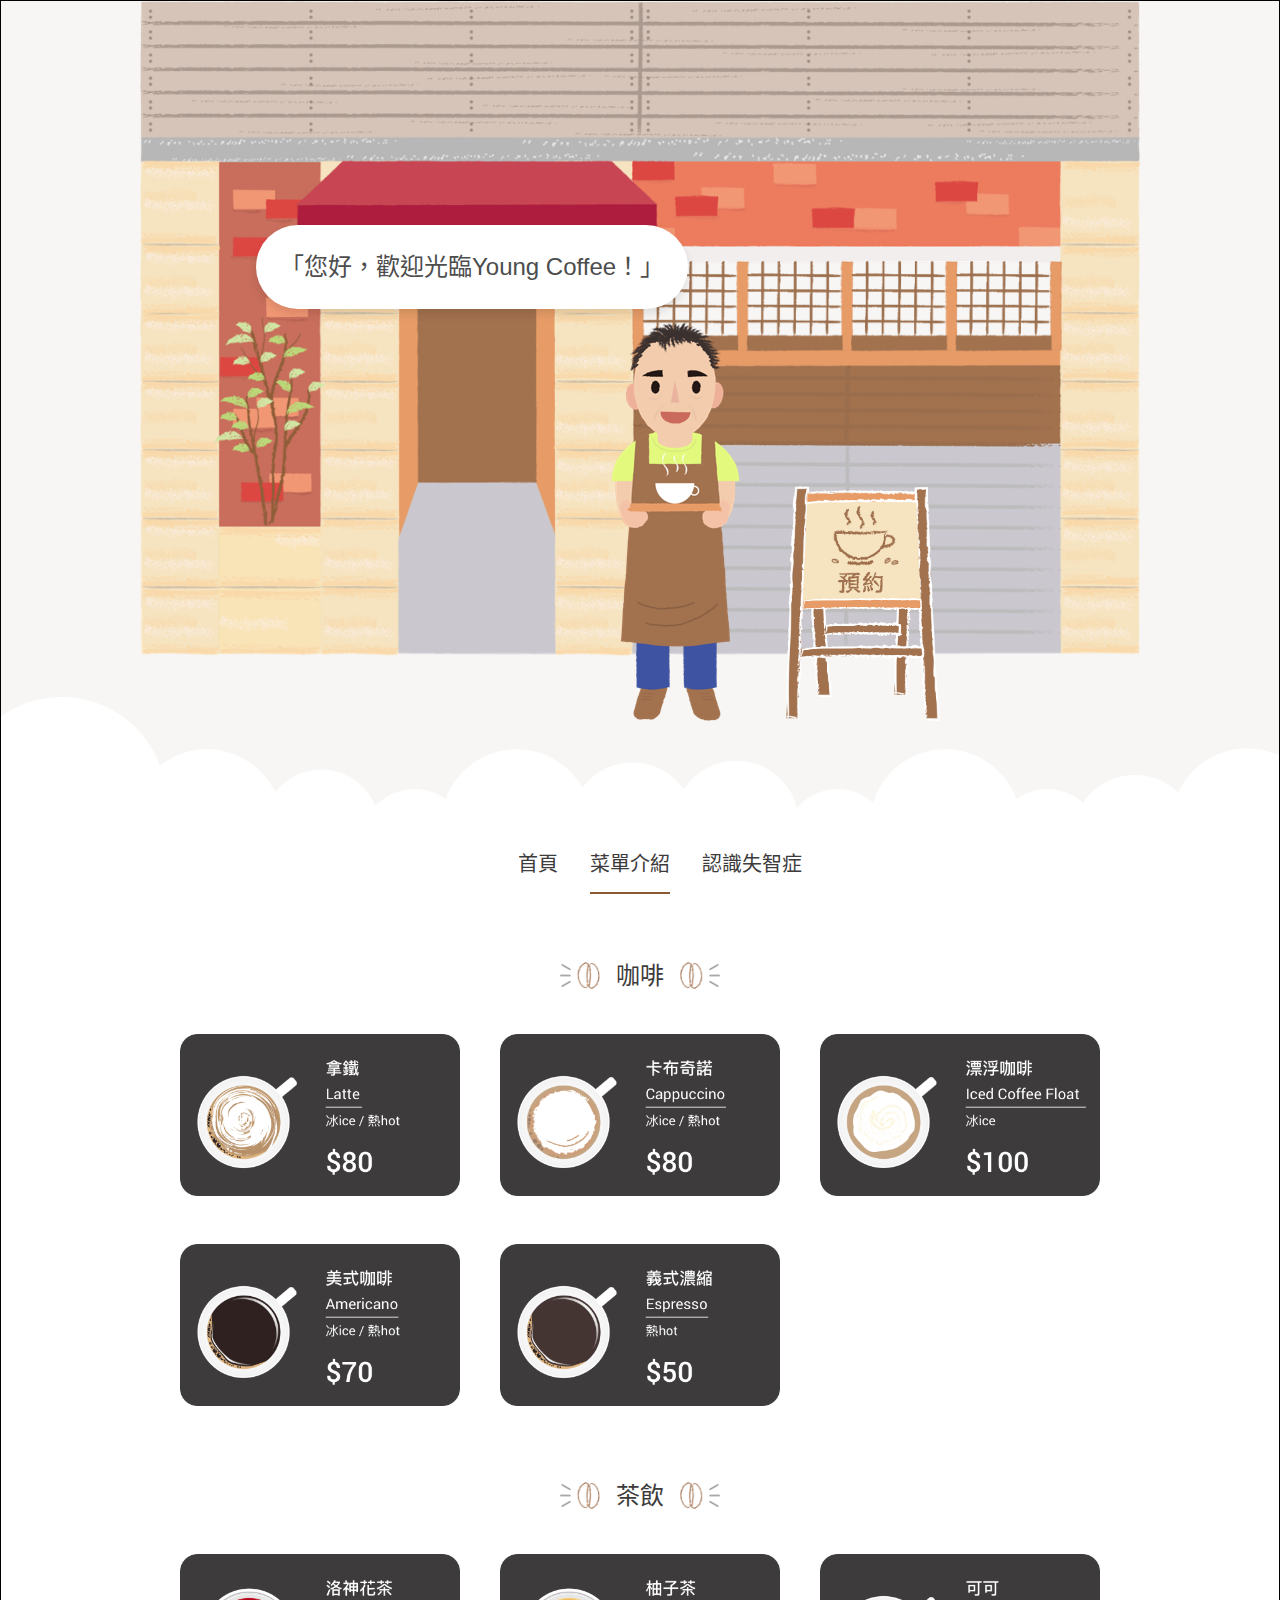
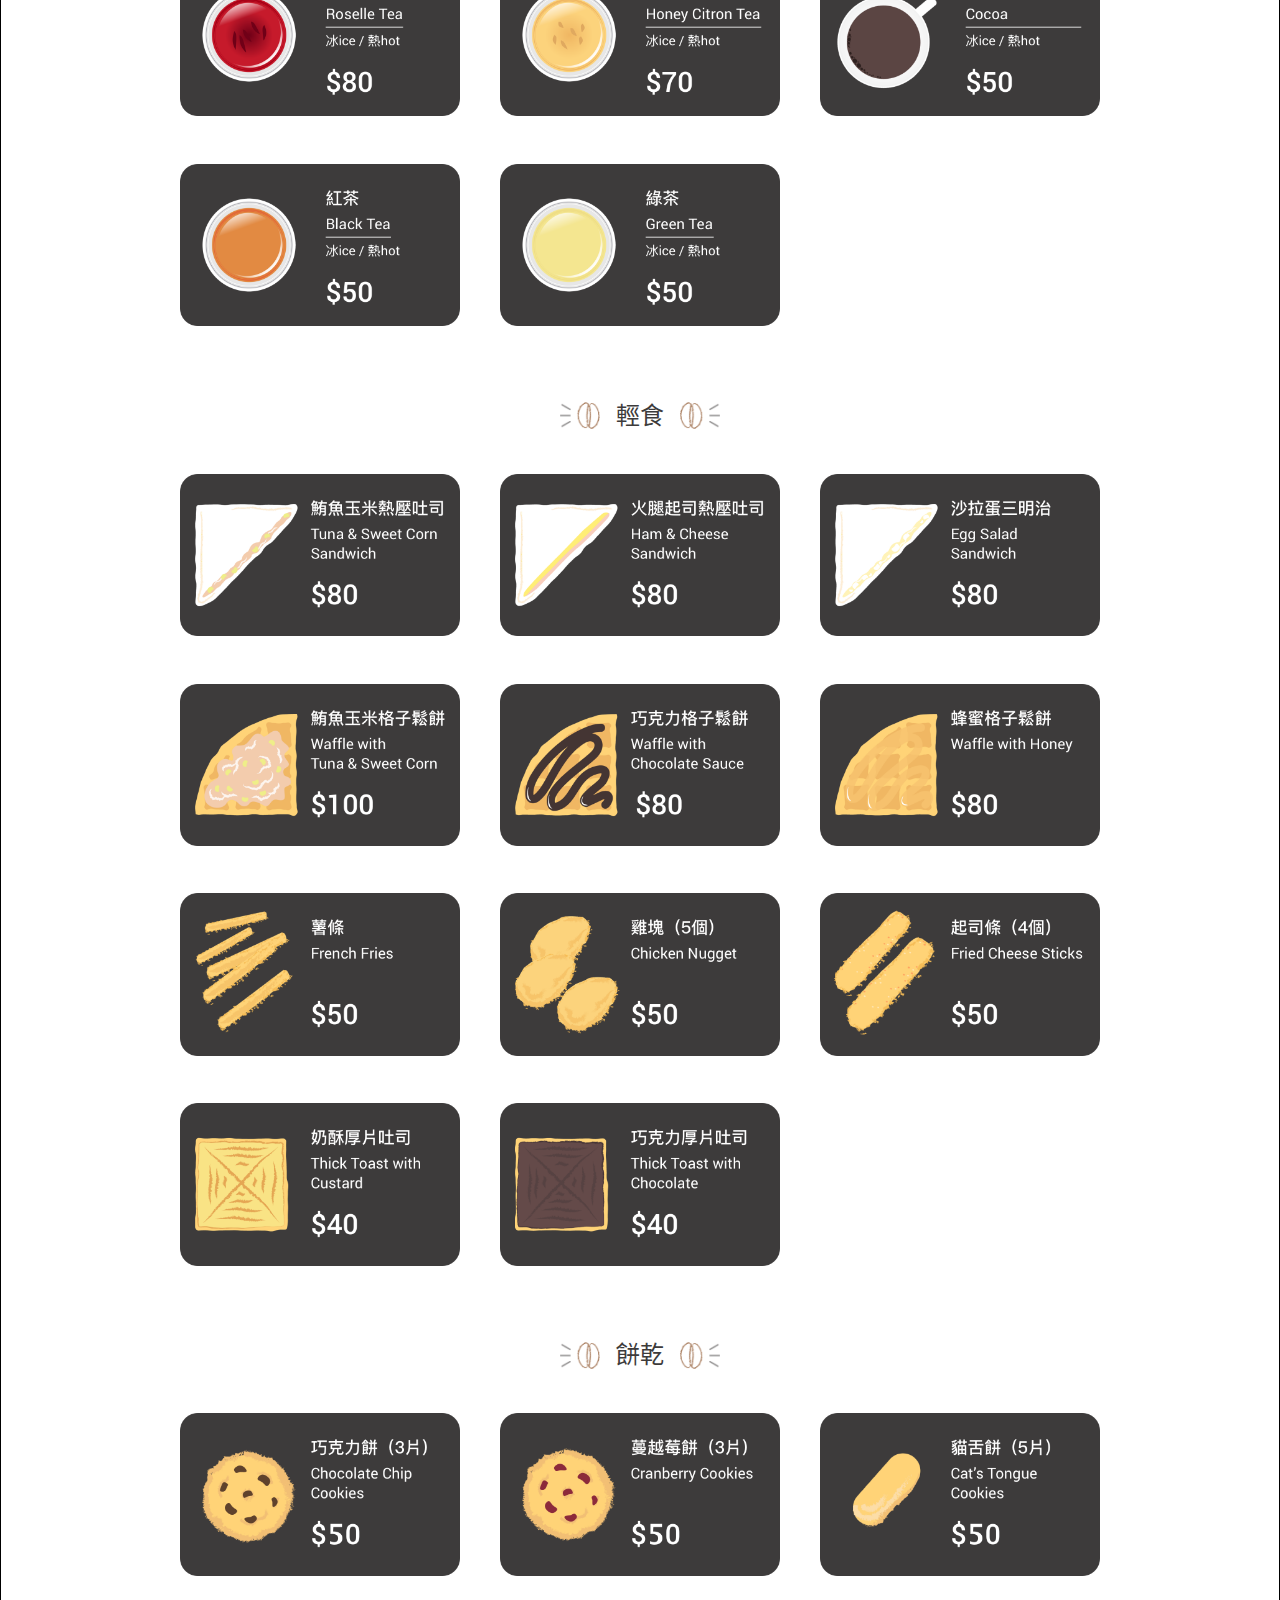
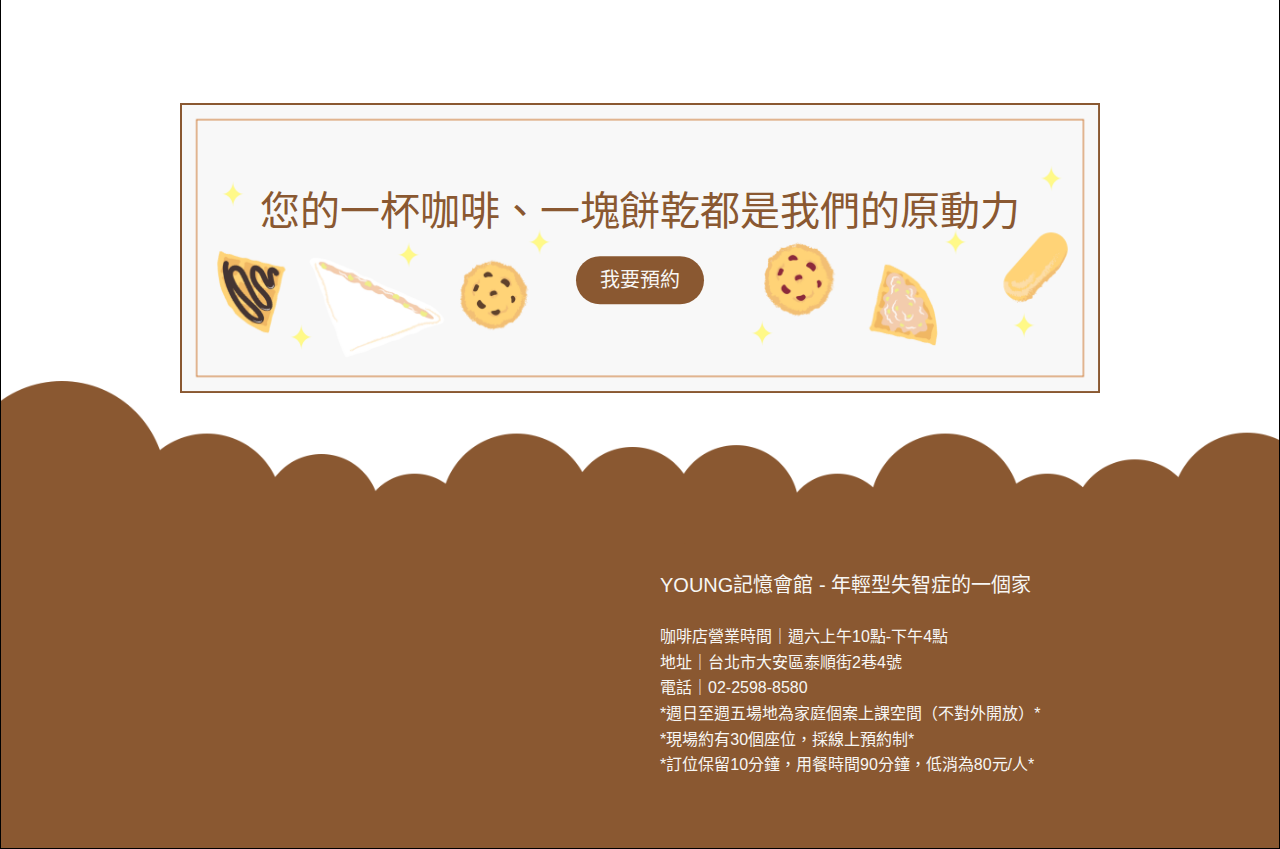
==== commit a73cf07a: "jquery" ====
--- a/menu.html
+++ b/menu.html
@@ -15,16 +15,16 @@
 	<div class="wrapper bg-color-secondary">
 		<!-- start hero -->
 		<div class="hero">
-			<div class="hero_img img-fluid">
+			<div class="hero_img img-fluid wow fadeIn" data-wow-duration="2s">
 				<img src="img/房子.png" alt="">
-				<div class="hero_mrlin animated fadeIn">
+				<div class="hero_mrlin img-fluid wow fadeIn" data-wow-duration="2s">
 					<img src="img/林大哥.png" alt="">
 				</div>
-				<div class="reservation animated zoomIn">
+				<div class="reservation img-fluid wow fadeIn" data-wow-duration="3s">
 					<a href="https://www.surveycake.com/s/KpwPR"><img src="img/reservation@3x.png" alt=""></a>	
 				</div>
 			</div>	
-			<div class="hero_txt animated slideInUp"><h2>「您好，這是一間偶爾會送錯餐的咖啡館！」</h2>
+			<div class="hero_txt wow slideInUp" data-wow-duration="2s"><h3>「您好，歡迎光臨Young Coffee！」</h3>
 			</div>			
 		</div>
 		<!-- end hero -->
@@ -39,7 +39,7 @@
 						<ul>
 							<li><a href="index.html">首頁</a></li>
 							<li><a href="menu.html" class="currant">菜單介紹</a></li>
-							<li><a href="otherweb.html">友站連結</a></li>
+							<li><a href="otherweb.html">認識失智症</a></li>
 						</ul>						
 					</div>
 				<div class="menu">
@@ -188,6 +188,10 @@
 		</div>
 		<!-- end footer -->
 	</div>
-	
+	<!-- javascript -->
+	<script src="js/wow.min.js"></script>
+	 <script>
+      new WOW().init();
+      </script>
 </body>
 </html>--- a/css/style.css
+++ b/css/style.css
@@ -31,16 +31,19 @@
 }
 .hero_txt{
 	display:block;
-	color: #fff;
-	background-color: rgba(0,0,0,.5);
+	color: #4d4d4d;
+	/*background-color: rgba(0,0,0,.2);*/
+	background-color: #fff;
 	padding: 24px;
 	position: absolute;
-	top:20%;
-	left: 10%;
-}
-.hero_txt h2{
+	top:25%;
+	left: 20%;
+	border-radius: 80px;
+	box-shadow:0px 5px 10px 0px rgba(0, 0, 0, 0.1); 
+}
+.hero_txt h3{
 	font-weight: 300;
-	text-shadow: 0 5px 5px rgba(0,0,0,.5)
+	/*text-shadow: 0 5px 5px rgba(0,0,0,.5);*/
 }
 .reservation{
 	width: 154px;
@@ -49,10 +52,26 @@
 	bottom:-10%;
 	right: 20%;
 	transition: .3s;
-}
+	
+}
+
 .reservation img{
 	width: 100%;
-}
+	animation: heartbeat 2s 1s infinite;
+}
+@keyframes heartbeat{
+	0%{
+		transform:scale(1);
+	}
+	50%{
+		transform:scale(1.1);
+	}
+	100%{
+		transform:scale(1);
+	}
+}
+
+
 .reservation:hover{
 	transform: translateY(-5px);
 }
@@ -175,6 +194,7 @@
 }
 .content_title h3{
 	margin: 0 16px;
+	font-weight: 400;
 }
 .content_title .title_icon{
 	width: 40px;
@@ -193,18 +213,24 @@
 	line-height: 32px;
 	padding:8px 24px;
 	border-radius: 24.5px;
+	transition:.3s;
+}
+.content .btn:hover{
+	transform:scale(1.1);
 }
 .content_subtitle{
 	text-align: center;
 	margin-top: 24px;
 }
-.service,.alert{
+.service{
 	border-top:1px dashed #8A5831;
+	border-bottom:1px dashed #8A5831;
 	padding: 24px 0;
 }
 .content_item{
 	width: 100%;
 	height: auto;
+	padding: 20px;
 }
 .content_item img{
 	width: 100%;
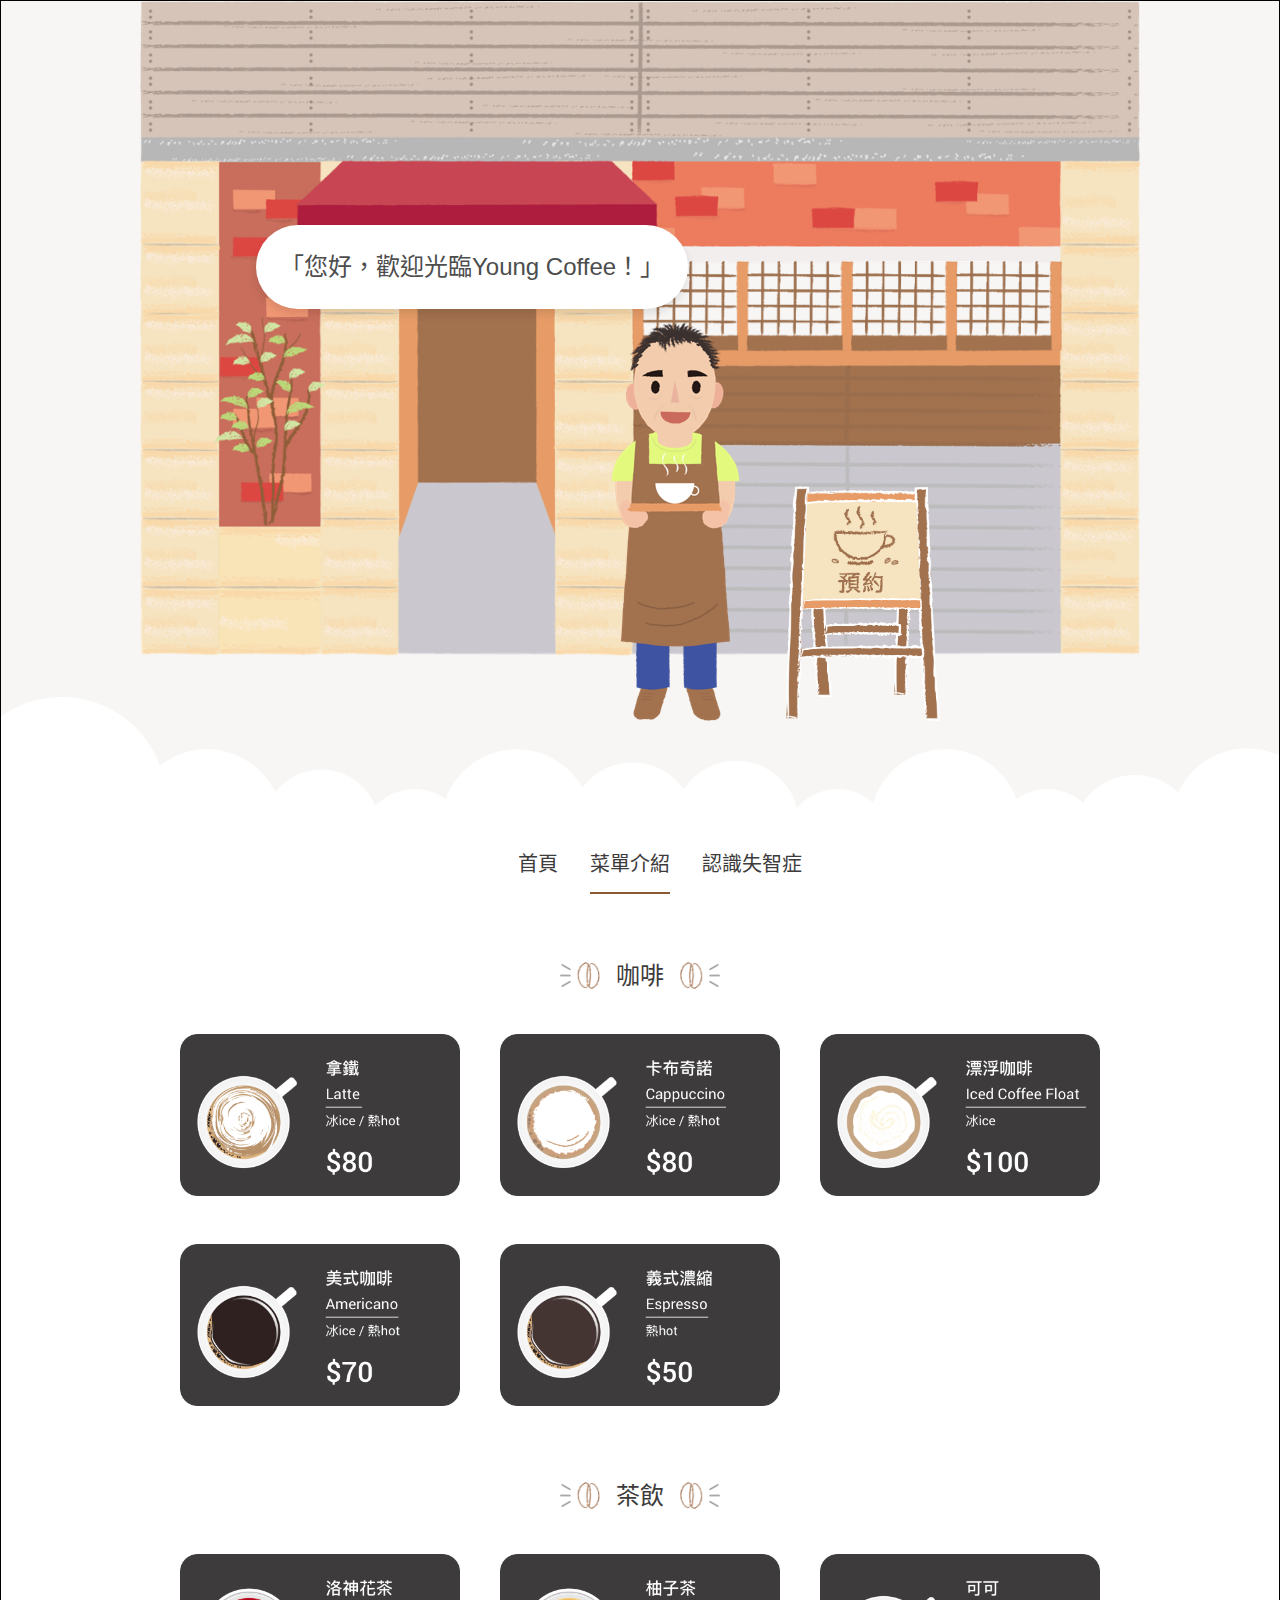
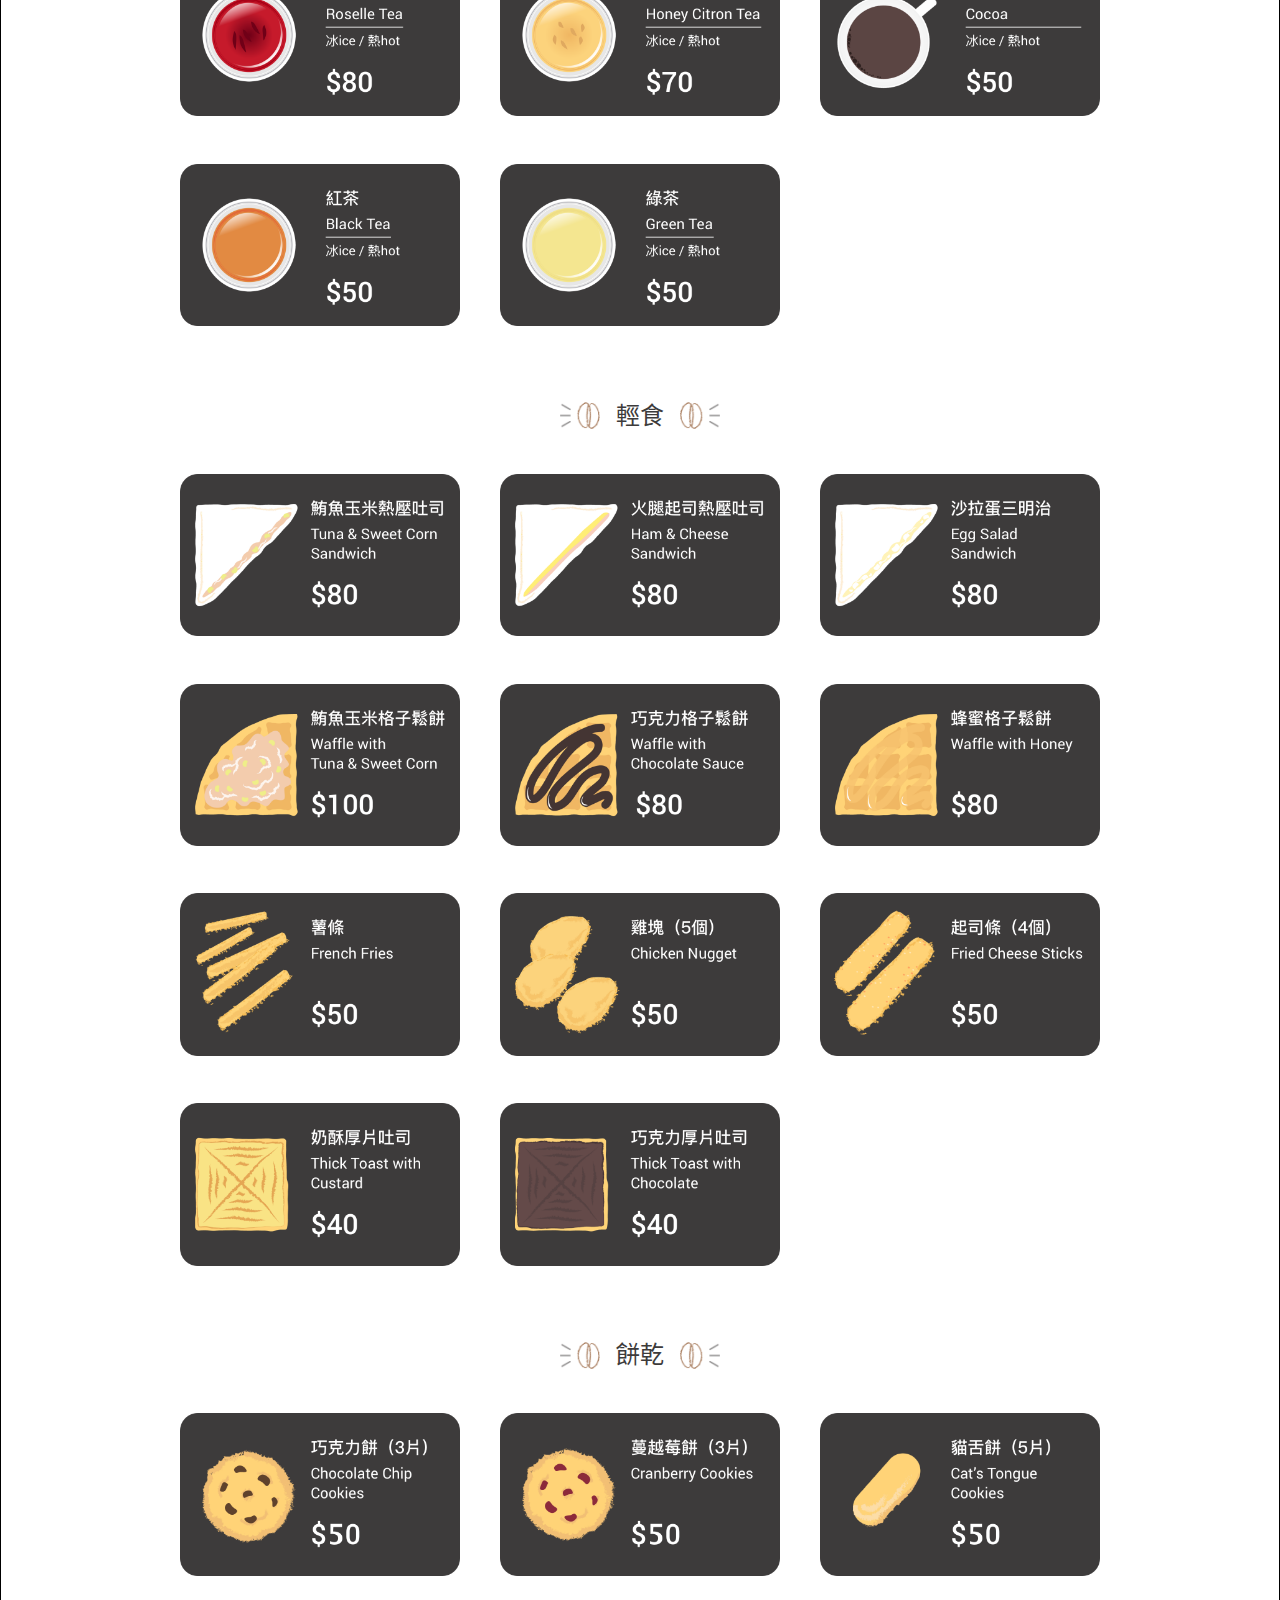
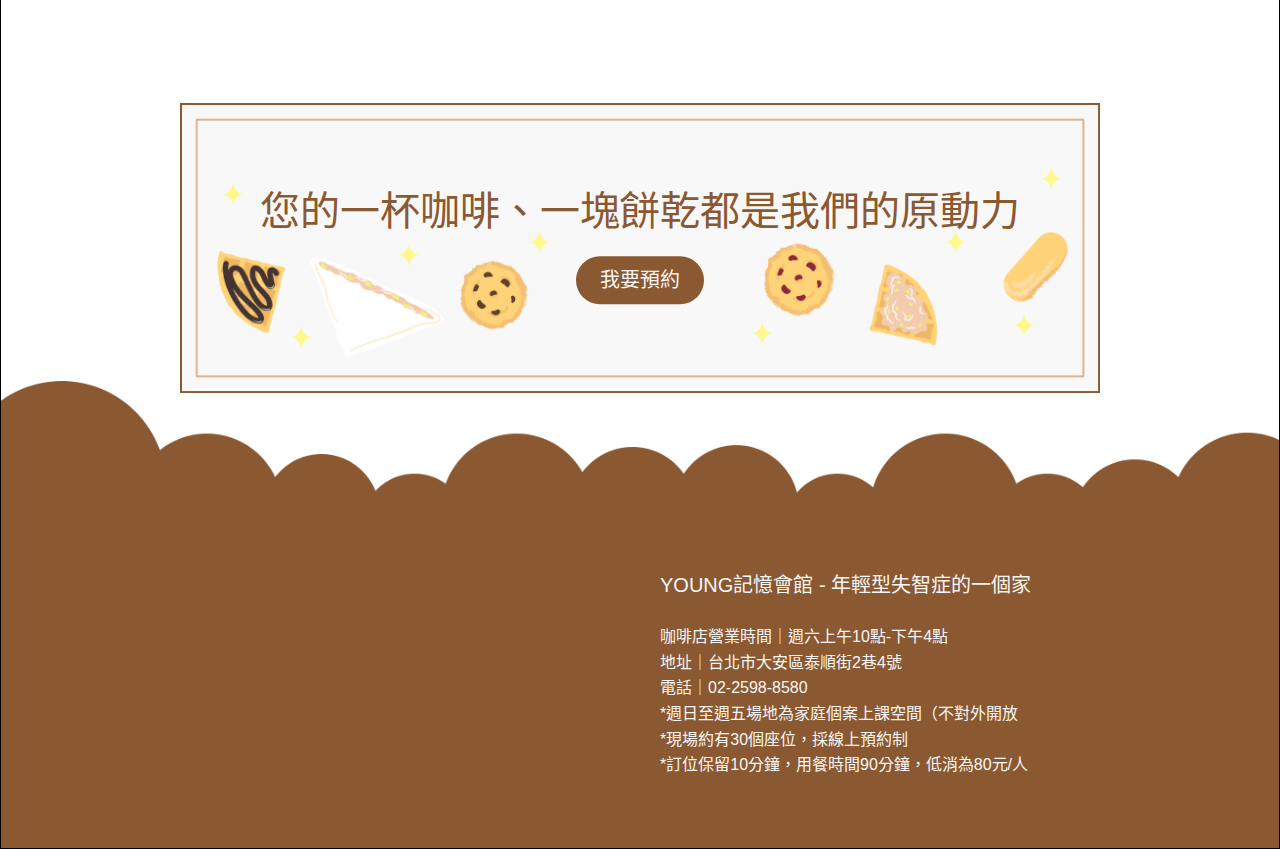
==== commit 45489216: "edit footer" ====
--- a/menu.html
+++ b/menu.html
@@ -176,11 +176,9 @@
 							地址｜台北市大安區泰順街2巷4號  <br>
 							電話｜02-2598-8580<br>
-							*週日至週五場地為家庭個案上課空間（不對外開放）* -<br>
-							*現場約有30個座位，採線上預約制* -<br>
-							*訂位保留10分鐘，用餐時間90分鐘，低消為80元/人*
+							*週日至週五場地為家庭個案上課空間（不對外開放<br>
+							*現場約有30個座位，採線上預約制<br>
+							*訂位保留10分鐘，用餐時間90分鐘，低消為80元/人
 						</p>
 					</div>
 				</div>
